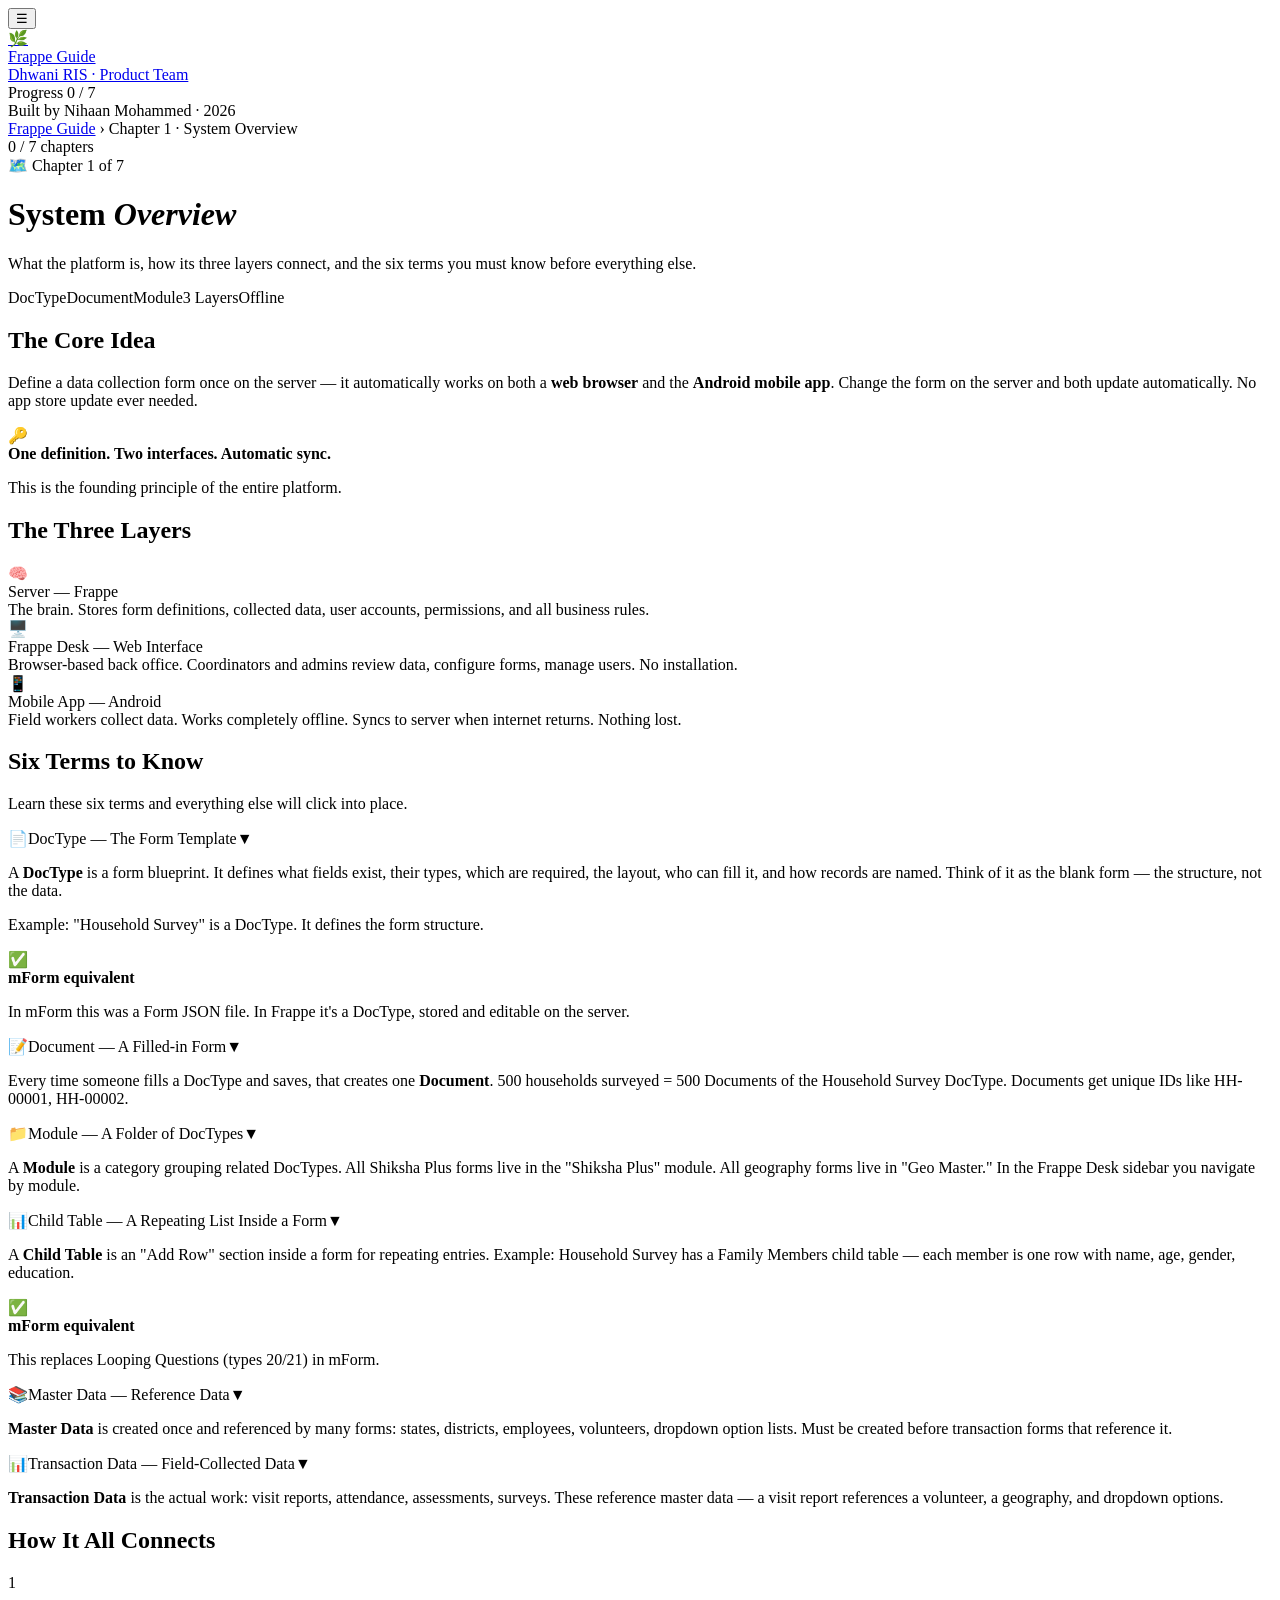
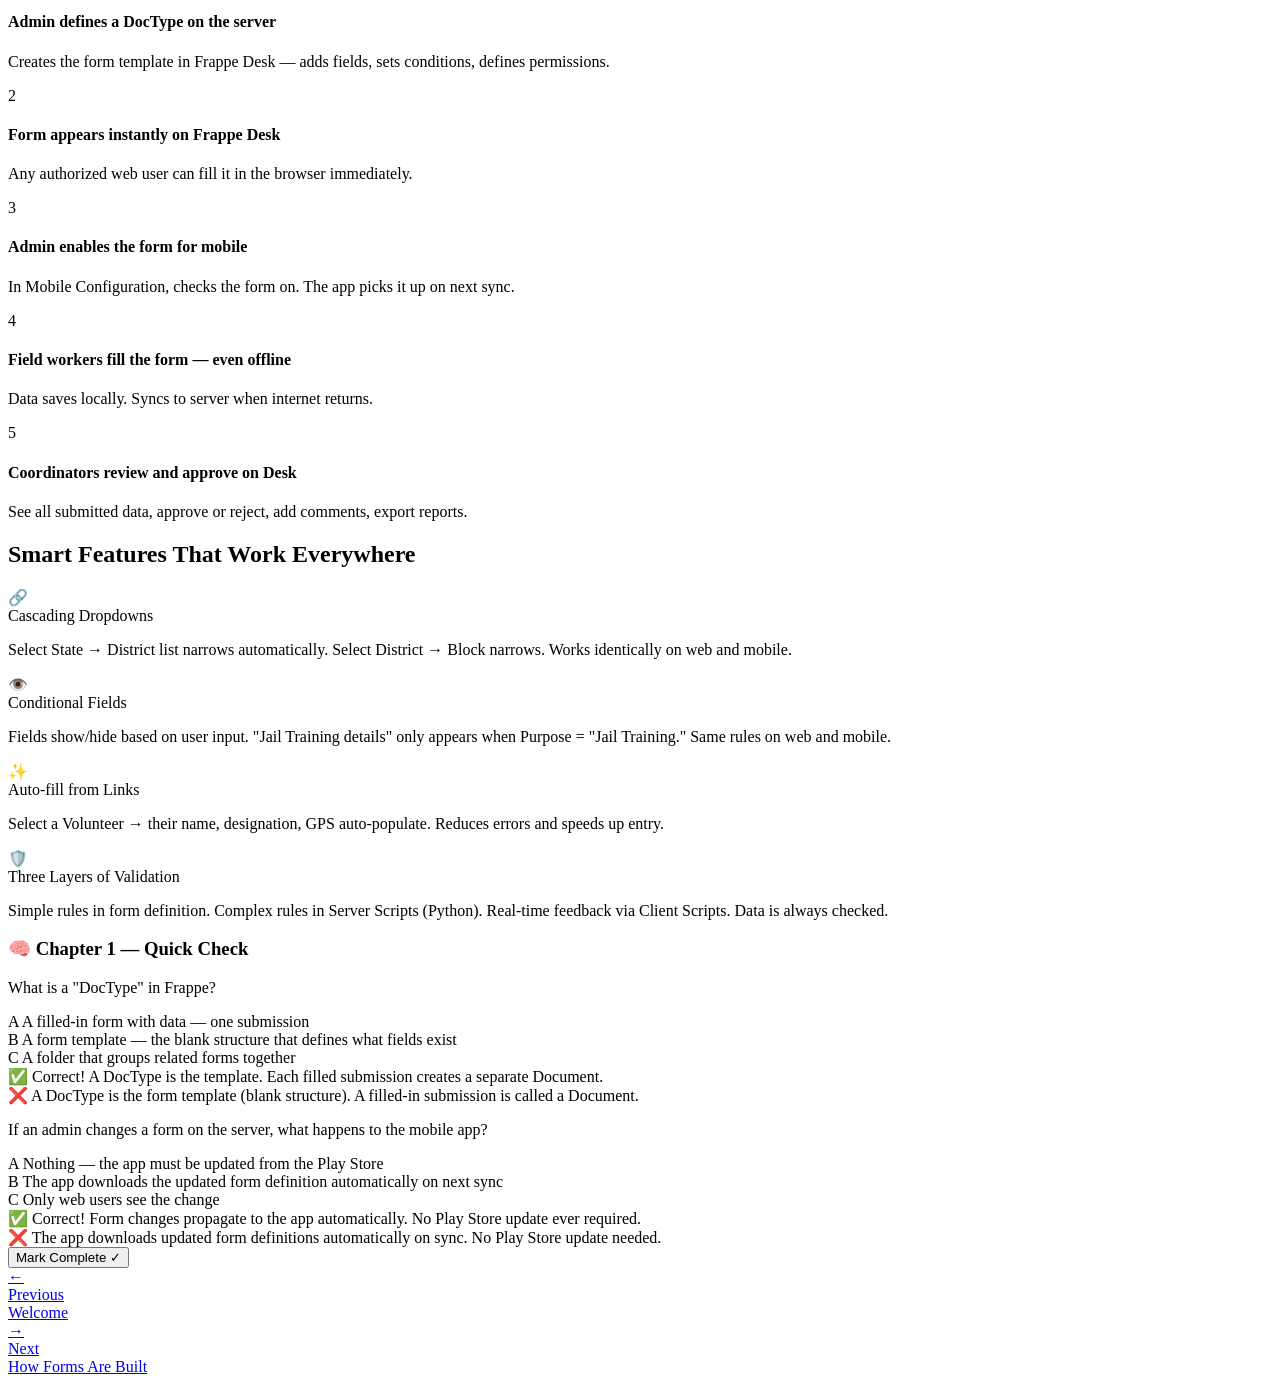
==== ch1.html @ 67b77ab4 "add ch1.html" ====
<!DOCTYPE html>
<html lang="en">
<head>
<meta charset="UTF-8"><meta name="viewport" content="width=device-width,initial-scale=1">
<title>System Overview · Frappe Guide</title>
<link rel="stylesheet" href="assets/style.css">
</head>
<body>

<button class="mob-toggle" id="mob-toggle">☰</button>

<!-- SIDEBAR -->
<aside class="sb" id="sidebar">
  <a href="index.html" class="sb-logo">
    <div class="sb-logo-mark">🌿</div>
    <div>
      <div class="sb-logo-name">Frappe Guide</div>
      <div class="sb-logo-sub">Dhwani RIS · Product Team</div>
    </div>
  </a>
  <div class="sb-scroll" id="sb-nav"><!-- built by JS --></div>
  <div class="sb-footer">
    <div class="sb-progress-label">
      <span>Progress</span>
      <span id="sb-prog-done">0 / 7</span>
    </div>
    <div class="sb-track"><div class="sb-fill" id="sb-fill" style="width:0%"></div></div>
    <div class="sb-built">Built by Nihaan Mohammed · 2026</div>
  </div>
</aside>

<!-- MAIN -->
<main class="main">
  <div class="topbar">
    <span class="topbar-crumb">
      <a href="index.html">Frappe Guide</a>
      <span class="topbar-sep"> › </span>
    </span>
    <span class="topbar-current">Chapter 1 · System Overview</span>
    <div class="topbar-right">
      <span class="topbar-progress" id="top-prog">0 / 7 chapters</span>
    </div>
  </div>

  <div class="page-wrap">

    <div class="hero">
      <div class="hero-eyebrow">🗺️ Chapter 1 of 7</div>
      <h1>System <em>Overview</em></h1>
      <p>What the platform is, how its three layers connect, and the six terms you must know before everything else.</p>
      <div class="hero-tags"><span class="hero-tag">DocType</span><span class="hero-tag">Document</span><span class="hero-tag">Module</span><span class="hero-tag">3 Layers</span><span class="hero-tag">Offline</span></div>
    </div>

    <h2>The Core Idea</h2>
    <p>Define a data collection form once on the server — it automatically works on both a <strong>web browser</strong> and the <strong>Android mobile app</strong>. Change the form on the server and both update automatically. No app store update ever needed.</p>

    <div class="callout key">
      <span class="callout-icon">🔑</span>
      <div><strong>One definition. Two interfaces. Automatic sync.</strong>
      <p>This is the founding principle of the entire platform.</p></div>
    </div>

    <h2>The Three Layers</h2>
    <div class="layers">
      <div class="layer l1">
        <div class="layer-ico">🧠</div>
        <div><div class="layer-name">Server — Frappe</div><div class="layer-desc">The brain. Stores form definitions, collected data, user accounts, permissions, and all business rules.</div></div>
      </div>
      <div class="layer l2">
        <div class="layer-ico">🖥️</div>
        <div><div class="layer-name">Frappe Desk — Web Interface</div><div class="layer-desc">Browser-based back office. Coordinators and admins review data, configure forms, manage users. No installation.</div></div>
      </div>
      <div class="layer l3">
        <div class="layer-ico">📱</div>
        <div><div class="layer-name">Mobile App — Android</div><div class="layer-desc">Field workers collect data. Works completely offline. Syncs to server when internet returns. Nothing lost.</div></div>
      </div>
    </div>

    <h2>Six Terms to Know</h2>
    <p>Learn these six terms and everything else will click into place.</p>

    <div class="acc-item open">
      <div class="acc-hdr"><span class="acc-hdr-ico">📄</span><span class="acc-hdr-title">DocType — The Form Template</span><span class="acc-arrow">▼</span></div>
      <div class="acc-body"><p>A <strong>DocType</strong> is a form blueprint. It defines what fields exist, their types, which are required, the layout, who can fill it, and how records are named. Think of it as the blank form — the structure, not the data.</p>
      <p>Example: "Household Survey" is a DocType. It defines the form structure.</p>
      <div class="callout tip" style="margin-top:12px"><span class="callout-icon">✅</span><div><strong>mForm equivalent</strong><p>In mForm this was a Form JSON file. In Frappe it's a DocType, stored and editable on the server.</p></div></div></div>
    </div>
    <div class="acc-item">
      <div class="acc-hdr"><span class="acc-hdr-ico">📝</span><span class="acc-hdr-title">Document — A Filled-in Form</span><span class="acc-arrow">▼</span></div>
      <div class="acc-body"><p>Every time someone fills a DocType and saves, that creates one <strong>Document</strong>. 500 households surveyed = 500 Documents of the Household Survey DocType. Documents get unique IDs like HH-00001, HH-00002.</p></div>
    </div>
    <div class="acc-item">
      <div class="acc-hdr"><span class="acc-hdr-ico">📁</span><span class="acc-hdr-title">Module — A Folder of DocTypes</span><span class="acc-arrow">▼</span></div>
      <div class="acc-body"><p>A <strong>Module</strong> is a category grouping related DocTypes. All Shiksha Plus forms live in the "Shiksha Plus" module. All geography forms live in "Geo Master." In the Frappe Desk sidebar you navigate by module.</p></div>
    </div>
    <div class="acc-item">
      <div class="acc-hdr"><span class="acc-hdr-ico">📊</span><span class="acc-hdr-title">Child Table — A Repeating List Inside a Form</span><span class="acc-arrow">▼</span></div>
      <div class="acc-body"><p>A <strong>Child Table</strong> is an "Add Row" section inside a form for repeating entries. Example: Household Survey has a Family Members child table — each member is one row with name, age, gender, education.</p>
      <div class="callout tip" style="margin-top:12px"><span class="callout-icon">✅</span><div><strong>mForm equivalent</strong><p>This replaces Looping Questions (types 20/21) in mForm.</p></div></div></div>
    </div>
    <div class="acc-item">
      <div class="acc-hdr"><span class="acc-hdr-ico">📚</span><span class="acc-hdr-title">Master Data — Reference Data</span><span class="acc-arrow">▼</span></div>
      <div class="acc-body"><p><strong>Master Data</strong> is created once and referenced by many forms: states, districts, employees, volunteers, dropdown option lists. Must be created before transaction forms that reference it.</p></div>
    </div>
    <div class="acc-item">
      <div class="acc-hdr"><span class="acc-hdr-ico">📊</span><span class="acc-hdr-title">Transaction Data — Field-Collected Data</span><span class="acc-arrow">▼</span></div>
      <div class="acc-body"><p><strong>Transaction Data</strong> is the actual work: visit reports, attendance, assessments, surveys. These reference master data — a visit report references a volunteer, a geography, and dropdown options.</p></div>
    </div>

    <h2>How It All Connects</h2>
    <div class="flow">
      <div class="flow-step"><div class="flow-line-col"><div class="flow-dot">1</div><div class="flow-connector"></div></div><div class="flow-content"><h4>Admin defines a DocType on the server</h4><p>Creates the form template in Frappe Desk — adds fields, sets conditions, defines permissions.</p></div></div>
      <div class="flow-step"><div class="flow-line-col"><div class="flow-dot">2</div><div class="flow-connector"></div></div><div class="flow-content"><h4>Form appears instantly on Frappe Desk</h4><p>Any authorized web user can fill it in the browser immediately.</p></div></div>
      <div class="flow-step"><div class="flow-line-col"><div class="flow-dot">3</div><div class="flow-connector"></div></div><div class="flow-content"><h4>Admin enables the form for mobile</h4><p>In Mobile Configuration, checks the form on. The app picks it up on next sync.</p></div></div>
      <div class="flow-step"><div class="flow-line-col"><div class="flow-dot">4</div><div class="flow-connector"></div></div><div class="flow-content"><h4>Field workers fill the form — even offline</h4><p>Data saves locally. Syncs to server when internet returns.</p></div></div>
      <div class="flow-step"><div class="flow-line-col"><div class="flow-dot">5</div><div class="flow-connector"></div></div><div class="flow-content"><h4>Coordinators review and approve on Desk</h4><p>See all submitted data, approve or reject, add comments, export reports.</p></div></div>
    </div>

    <h2>Smart Features That Work Everywhere</h2>
    <div class="cards">
      <div class="card"><div class="card-head"><div class="card-ico ci-teal">🔗</div><div class="card-title">Cascading Dropdowns</div></div><p>Select State → District list narrows automatically. Select District → Block narrows. Works identically on web and mobile.</p></div>
      <div class="card"><div class="card-head"><div class="card-ico ci-blue">👁️</div><div class="card-title">Conditional Fields</div></div><p>Fields show/hide based on user input. "Jail Training details" only appears when Purpose = "Jail Training." Same rules on web and mobile.</p></div>
      <div class="card"><div class="card-head"><div class="card-ico ci-amber">✨</div><div class="card-title">Auto-fill from Links</div></div><p>Select a Volunteer → their name, designation, GPS auto-populate. Reduces errors and speeds up entry.</p></div>
      <div class="card"><div class="card-head"><div class="card-ico ci-purple">🛡️</div><div class="card-title">Three Layers of Validation</div></div><p>Simple rules in form definition. Complex rules in Server Scripts (Python). Real-time feedback via Client Scripts. Data is always checked.</p></div>
    </div>

    <div class="quiz">
      <h3>🧠 Chapter 1 — Quick Check</h3>
      <div class="quiz-q">
        <p>What is a "DocType" in Frappe?</p>
        <div class="quiz-opts">
          <div class="quiz-opt" data-correct="false"><span class="opt-l">A</span> A filled-in form with data — one submission</div>
          <div class="quiz-opt" data-correct="true"><span class="opt-l">B</span> A form template — the blank structure that defines what fields exist</div>
          <div class="quiz-opt" data-correct="false"><span class="opt-l">C</span> A folder that groups related forms together</div>
        </div>
        <div class="quiz-fb ok">✅ Correct! A DocType is the template. Each filled submission creates a separate Document.</div>
        <div class="quiz-fb bad">❌ A DocType is the form template (blank structure). A filled-in submission is called a Document.</div>
      </div>
      <div class="quiz-q">
        <p>If an admin changes a form on the server, what happens to the mobile app?</p>
        <div class="quiz-opts">
          <div class="quiz-opt" data-correct="false"><span class="opt-l">A</span> Nothing — the app must be updated from the Play Store</div>
          <div class="quiz-opt" data-correct="true"><span class="opt-l">B</span> The app downloads the updated form definition automatically on next sync</div>
          <div class="quiz-opt" data-correct="false"><span class="opt-l">C</span> Only web users see the change</div>
        </div>
        <div class="quiz-fb ok">✅ Correct! Form changes propagate to the app automatically. No Play Store update ever required.</div>
        <div class="quiz-fb bad">❌ The app downloads updated form definitions automatically on sync. No Play Store update needed.</div>
      </div>
    </div>


    <button class="complete-btn" id="complete-btn">Mark Complete ✓</button>

    <div class="page-nav">
      <a href="index.html" class="pnav-btn"><span class="arr">←</span><div><div class="pnav-lbl">Previous</div><div class="pnav-title">Welcome</div></div></a>
      <a href="ch2.html" class="pnav-btn next"><span class="arr">→</span><div><div class="pnav-lbl">Next</div><div class="pnav-title">How Forms Are Built</div></div></a>
    </div>
  </div>
</main>

<script src="assets/app.js"></script>
<script>initPage('ch1');</script>
</body>
</html>
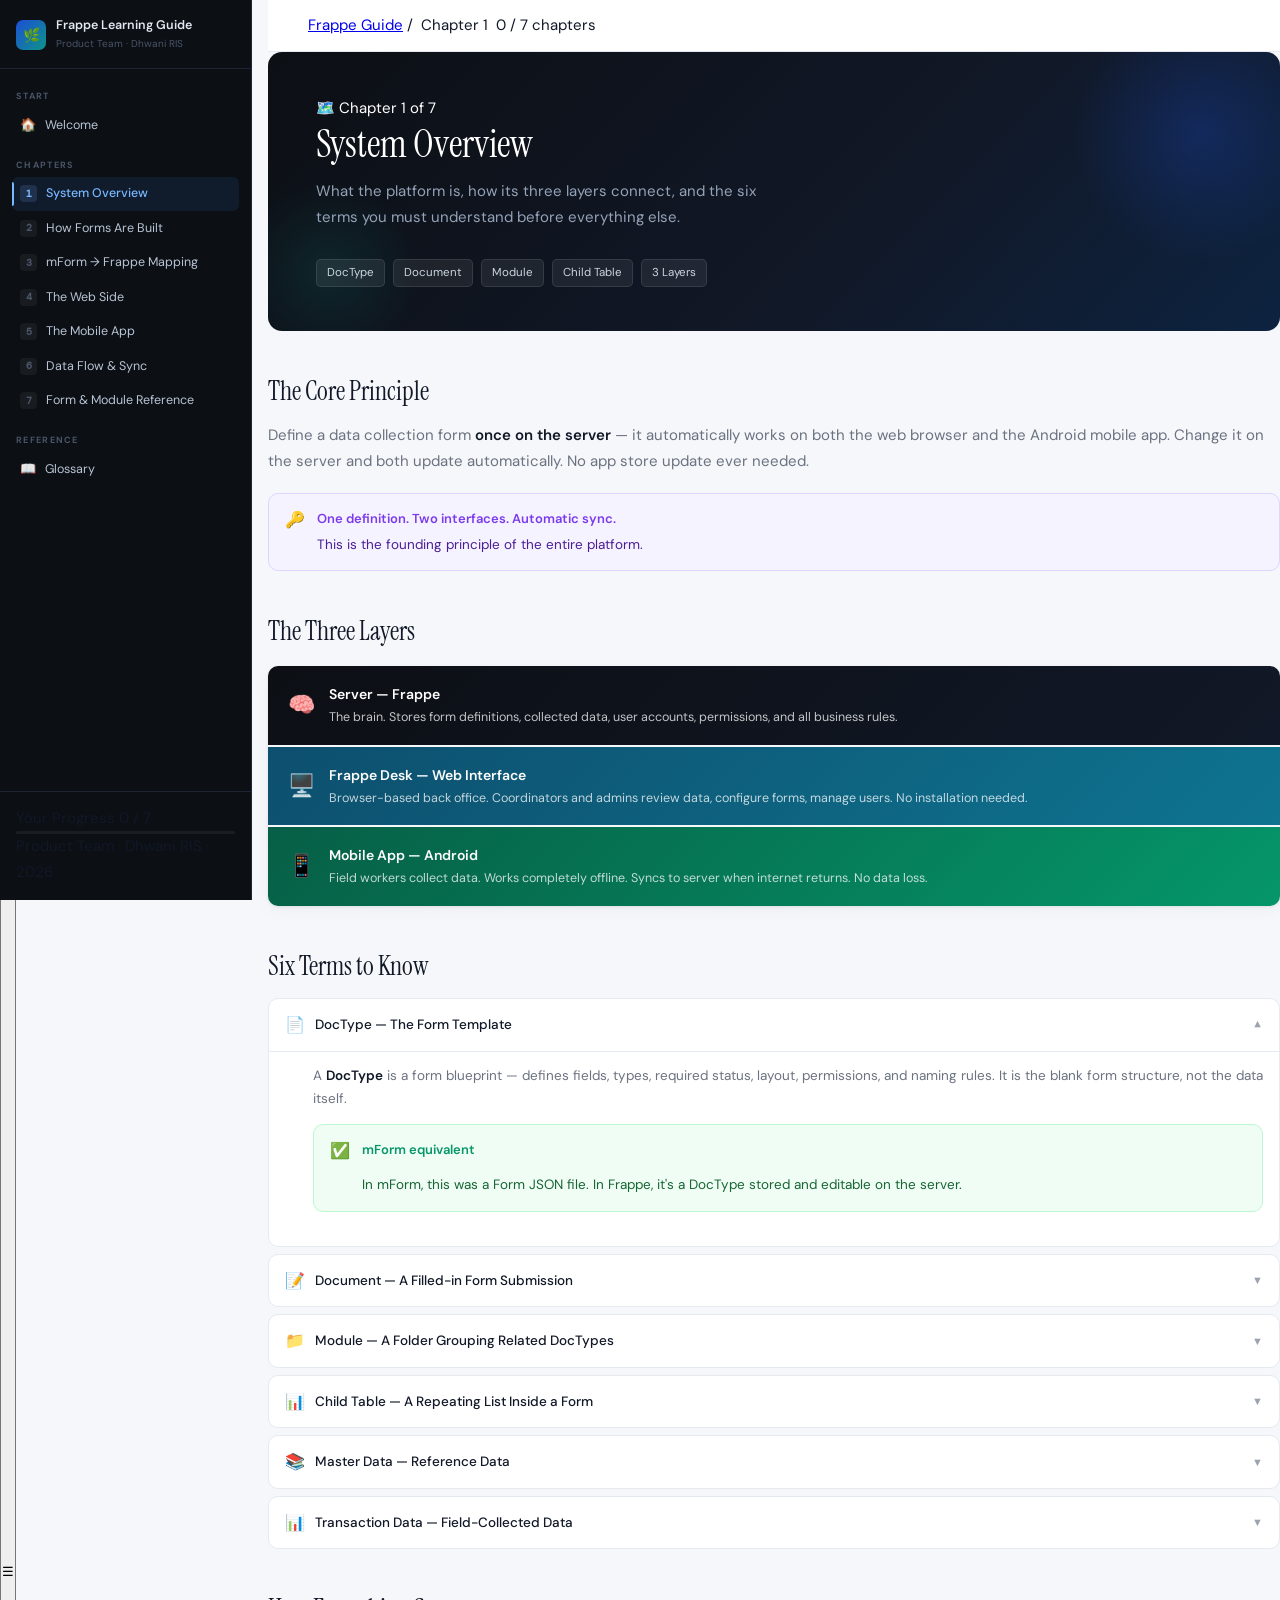
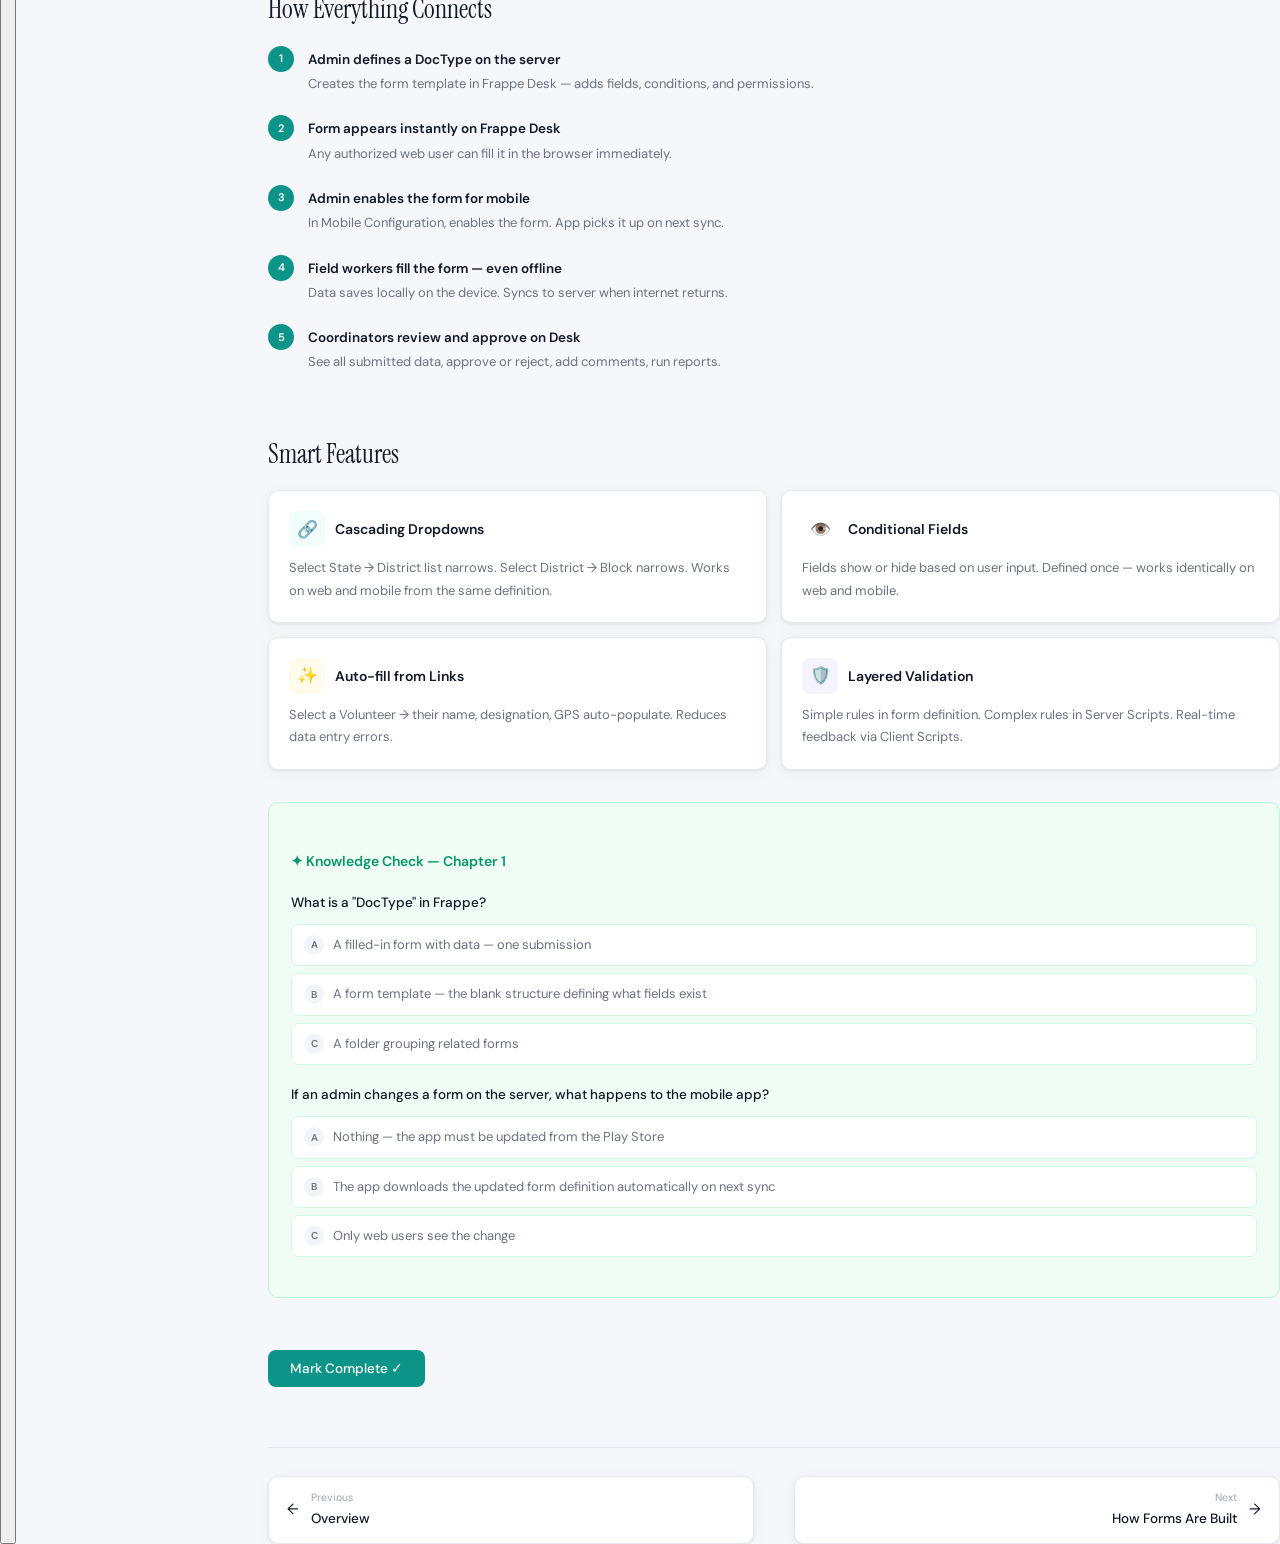
==== commit b68b4c94: "update ch1.html" ====
--- a/ch1.html
+++ b/ch1.html
@@ -1,163 +1,125 @@
 <!DOCTYPE html>
 <html lang="en">
 <head>
-<meta charset="UTF-8"><meta name="viewport" content="width=device-width,initial-scale=1">
-<title>System Overview · Frappe Guide</title>
+<meta charset="UTF-8">
+<meta name="viewport" content="width=device-width,initial-scale=1">
+<title>System Overview · Frappe Learning Guide</title>
 <link rel="stylesheet" href="assets/style.css">
 </head>
 <body>
-
-<button class="mob-toggle" id="mob-toggle">☰</button>
-
-<!-- SIDEBAR -->
+<button class="mob-btn" id="mob-btn">☰</button>
 <aside class="sb" id="sidebar">
   <a href="index.html" class="sb-logo">
     <div class="sb-logo-mark">🌿</div>
     <div>
-      <div class="sb-logo-name">Frappe Guide</div>
-      <div class="sb-logo-sub">Dhwani RIS · Product Team</div>
+      <div class="sb-logo-name">Frappe Learning Guide</div>
+      <div class="sb-logo-sub">Product Team · Dhwani RIS</div>
     </div>
   </a>
-  <div class="sb-scroll" id="sb-nav"><!-- built by JS --></div>
+  <div class="sb-scroll" id="sb-nav"></div>
   <div class="sb-footer">
-    <div class="sb-progress-label">
-      <span>Progress</span>
-      <span id="sb-prog-done">0 / 7</span>
+    <div class="sb-prog-row">
+      <span class="sb-prog-label">Your Progress</span>
+      <span class="sb-prog-val" id="sb-prog-val">0 / 7</span>
     </div>
     <div class="sb-track"><div class="sb-fill" id="sb-fill" style="width:0%"></div></div>
-    <div class="sb-built">Built by Nihaan Mohammed · 2026</div>
+    <div class="sb-team">Product Team · Dhwani RIS · 2026</div>
   </div>
 </aside>
-
-<!-- MAIN -->
 <main class="main">
   <div class="topbar">
-    <span class="topbar-crumb">
-      <a href="index.html">Frappe Guide</a>
-      <span class="topbar-sep"> › </span>
-    </span>
-    <span class="topbar-current">Chapter 1 · System Overview</span>
-    <div class="topbar-right">
-      <span class="topbar-progress" id="top-prog">0 / 7 chapters</span>
+    <span class="tb-crumb"><a href="index.html">Frappe Guide</a><span class="tb-sep"> / </span></span>
+    <span class="tb-cur">Chapter 1</span>
+    <div class="tb-right">
+      <span class="tb-badge" id="top-prog">Progress: <span>0 / 7</span></span>
     </div>
   </div>
-
-  <div class="page-wrap">
+  <div class="page">
 
     <div class="hero">
-      <div class="hero-eyebrow">🗺️ Chapter 1 of 7</div>
-      <h1>System <em>Overview</em></h1>
-      <p>What the platform is, how its three layers connect, and the six terms you must know before everything else.</p>
-      <div class="hero-tags"><span class="hero-tag">DocType</span><span class="hero-tag">Document</span><span class="hero-tag">Module</span><span class="hero-tag">3 Layers</span><span class="hero-tag">Offline</span></div>
+      <div class="hero-pill">🗺️ Chapter 1 of 7</div>
+      <h1>System <span>Overview</span></h1>
+      <p>What the platform is, how its three layers connect, and the six terms you must understand before everything else.</p>
+      <div class="hero-tags"><span class="hero-tag">DocType</span><span class="hero-tag">Document</span><span class="hero-tag">Module</span><span class="hero-tag">Child Table</span><span class="hero-tag">3 Layers</span></div>
     </div>
 
-    <h2>The Core Idea</h2>
-    <p>Define a data collection form once on the server — it automatically works on both a <strong>web browser</strong> and the <strong>Android mobile app</strong>. Change the form on the server and both update automatically. No app store update ever needed.</p>
-
-    <div class="callout key">
-      <span class="callout-icon">🔑</span>
-      <div><strong>One definition. Two interfaces. Automatic sync.</strong>
-      <p>This is the founding principle of the entire platform.</p></div>
-    </div>
+    <h2>The Core Principle</h2>
+    <p>Define a data collection form <strong>once on the server</strong> — it automatically works on both the web browser and the Android mobile app. Change it on the server and both update automatically. No app store update ever needed.</p>
+    <div class="callout key"><span class="callout-icon">🔑</span><div class="callout-body"><strong>One definition. Two interfaces. Automatic sync.</strong><p>This is the founding principle of the entire platform.</p></div></div>
 
     <h2>The Three Layers</h2>
     <div class="layers">
-      <div class="layer l1">
-        <div class="layer-ico">🧠</div>
-        <div><div class="layer-name">Server — Frappe</div><div class="layer-desc">The brain. Stores form definitions, collected data, user accounts, permissions, and all business rules.</div></div>
+      <div class="layer l1"><div class="layer-ico">🧠</div><div><div class="layer-name">Server — Frappe</div><div class="layer-desc">The brain. Stores form definitions, collected data, user accounts, permissions, and all business rules.</div></div></div>
+      <div class="layer l2"><div class="layer-ico">🖥️</div><div><div class="layer-name">Frappe Desk — Web Interface</div><div class="layer-desc">Browser-based back office. Coordinators and admins review data, configure forms, manage users. No installation needed.</div></div></div>
+      <div class="layer l3"><div class="layer-ico">📱</div><div><div class="layer-name">Mobile App — Android</div><div class="layer-desc">Field workers collect data. Works completely offline. Syncs to server when internet returns. No data loss.</div></div></div>
+    </div>
+
+    <h2>Six Terms to Know</h2>
+    <div class="acc-item open"><div class="acc-hdr"><span class="acc-hdr-ico">📄</span><span class="acc-hdr-title">DocType — The Form Template</span><span class="acc-arrow">▼</span></div>
+    <div class="acc-body"><p>A <strong>DocType</strong> is a form blueprint — defines fields, types, required status, layout, permissions, and naming rules. It is the blank form structure, not the data itself.</p>
+    <div class="callout tip" style="margin-top:10px"><span class="callout-icon">✅</span><div class="callout-body"><strong>mForm equivalent</strong><p>In mForm, this was a Form JSON file. In Frappe, it's a DocType stored and editable on the server.</p></div></div></div></div>
+
+    <div class="acc-item"><div class="acc-hdr"><span class="acc-hdr-ico">📝</span><span class="acc-hdr-title">Document — A Filled-in Form Submission</span><span class="acc-arrow">▼</span></div>
+    <div class="acc-body"><p>Every time someone fills a DocType and saves, that creates one <strong>Document</strong>. 500 households surveyed = 500 Documents of the Household Survey DocType, each with a unique ID like HH-00001.</p></div></div>
+
+    <div class="acc-item"><div class="acc-hdr"><span class="acc-hdr-ico">📁</span><span class="acc-hdr-title">Module — A Folder Grouping Related DocTypes</span><span class="acc-arrow">▼</span></div>
+    <div class="acc-body"><p>A <strong>Module</strong> is a category. All Shiksha Plus forms live in the "Shiksha Plus" module. All geography forms live in "Geo Master." In Frappe Desk, you navigate by module from the left sidebar.</p></div></div>
+
+    <div class="acc-item"><div class="acc-hdr"><span class="acc-hdr-ico">📊</span><span class="acc-hdr-title">Child Table — A Repeating List Inside a Form</span><span class="acc-arrow">▼</span></div>
+    <div class="acc-body"><p>A <strong>Child Table</strong> is an "Add Row" section inside a form for repeating entries. Example: Household Survey has a Family Members child table — each row has name, age, gender, education.</p>
+    <div class="callout tip" style="margin-top:10px"><span class="callout-icon">✅</span><div class="callout-body"><strong>mForm equivalent</strong><p>Replaces Looping Questions (types 20/21) in mForm.</p></div></div></div></div>
+
+    <div class="acc-item"><div class="acc-hdr"><span class="acc-hdr-ico">📚</span><span class="acc-hdr-title">Master Data — Reference Data</span><span class="acc-arrow">▼</span></div>
+    <div class="acc-body"><p><strong>Master Data</strong> is created once and referenced by many forms: states, districts, employees, volunteers, dropdown option lists. Must be created before transaction forms that reference it.</p></div></div>
+
+    <div class="acc-item"><div class="acc-hdr"><span class="acc-hdr-ico">📊</span><span class="acc-hdr-title">Transaction Data — Field-Collected Data</span><span class="acc-arrow">▼</span></div>
+    <div class="acc-body"><p><strong>Transaction Data</strong> is the actual field work: visit reports, attendance, assessments, surveys. These reference master data — a visit report links to a volunteer and a geography location.</p></div></div>
+
+    <h2>How Everything Connects</h2>
+    <div class="flow">
+      <div class="flow-step"><div class="flow-col"><div class="flow-dot">1</div><div class="flow-line"></div></div><div class="flow-content"><h4>Admin defines a DocType on the server</h4><p>Creates the form template in Frappe Desk — adds fields, conditions, and permissions.</p></div></div>
+      <div class="flow-step"><div class="flow-col"><div class="flow-dot">2</div><div class="flow-line"></div></div><div class="flow-content"><h4>Form appears instantly on Frappe Desk</h4><p>Any authorized web user can fill it in the browser immediately.</p></div></div>
+      <div class="flow-step"><div class="flow-col"><div class="flow-dot">3</div><div class="flow-line"></div></div><div class="flow-content"><h4>Admin enables the form for mobile</h4><p>In Mobile Configuration, enables the form. App picks it up on next sync.</p></div></div>
+      <div class="flow-step"><div class="flow-col"><div class="flow-dot">4</div><div class="flow-line"></div></div><div class="flow-content"><h4>Field workers fill the form — even offline</h4><p>Data saves locally on the device. Syncs to server when internet returns.</p></div></div>
+      <div class="flow-step"><div class="flow-col"><div class="flow-dot">5</div><div class="flow-line"></div></div><div class="flow-content"><h4>Coordinators review and approve on Desk</h4><p>See all submitted data, approve or reject, add comments, run reports.</p></div></div>
+    </div>
+
+    <h2>Smart Features</h2>
+    <div class="cards">
+      <div class="card"><div class="card-head"><div class="card-ico ci-teal">🔗</div><div class="card-title">Cascading Dropdowns</div></div><p>Select State → District list narrows. Select District → Block narrows. Works on web and mobile from the same definition.</p></div>
+      <div class="card"><div class="card-head"><div class="card-ico ci-indigo">👁️</div><div class="card-title">Conditional Fields</div></div><p>Fields show or hide based on user input. Defined once — works identically on web and mobile.</p></div>
+      <div class="card"><div class="card-head"><div class="card-ico ci-amber">✨</div><div class="card-title">Auto-fill from Links</div></div><p>Select a Volunteer → their name, designation, GPS auto-populate. Reduces data entry errors.</p></div>
+      <div class="card"><div class="card-head"><div class="card-ico ci-purple">🛡️</div><div class="card-title">Layered Validation</div></div><p>Simple rules in form definition. Complex rules in Server Scripts. Real-time feedback via Client Scripts.</p></div>
+    </div>
+
+    <div class="quiz"><h3>✦ Knowledge Check — Chapter 1</h3>
+      <div class="quiz-q"><p>What is a "DocType" in Frappe?</p>
+        <div class="quiz-opts">
+          <div class="quiz-opt" data-correct="false"><span class="opt-l">A</span>A filled-in form with data — one submission</div>
+          <div class="quiz-opt" data-correct="true"><span class="opt-l">B</span>A form template — the blank structure defining what fields exist</div>
+          <div class="quiz-opt" data-correct="false"><span class="opt-l">C</span>A folder grouping related forms</div>
+        </div>
+        <div class="quiz-fb ok">✓ Correct. A DocType is the template. Each filled submission creates a separate Document.</div>
+        <div class="quiz-fb bad">✗ A DocType is the form template (blank structure). A filled-in submission is called a Document.</div>
       </div>
-      <div class="layer l2">
-        <div class="layer-ico">🖥️</div>
-        <div><div class="layer-name">Frappe Desk — Web Interface</div><div class="layer-desc">Browser-based back office. Coordinators and admins review data, configure forms, manage users. No installation.</div></div>
-      </div>
-      <div class="layer l3">
-        <div class="layer-ico">📱</div>
-        <div><div class="layer-name">Mobile App — Android</div><div class="layer-desc">Field workers collect data. Works completely offline. Syncs to server when internet returns. Nothing lost.</div></div>
+      <div class="quiz-q"><p>If an admin changes a form on the server, what happens to the mobile app?</p>
+        <div class="quiz-opts">
+          <div class="quiz-opt" data-correct="false"><span class="opt-l">A</span>Nothing — the app must be updated from the Play Store</div>
+          <div class="quiz-opt" data-correct="true"><span class="opt-l">B</span>The app downloads the updated form definition automatically on next sync</div>
+          <div class="quiz-opt" data-correct="false"><span class="opt-l">C</span>Only web users see the change</div>
+        </div>
+        <div class="quiz-fb ok">✓ Correct. Form changes propagate automatically. No Play Store update ever required.</div>
+        <div class="quiz-fb bad">✗ The app downloads updated form definitions automatically on next sync. No Play Store update needed.</div>
       </div>
     </div>
 
-    <h2>Six Terms to Know</h2>
-    <p>Learn these six terms and everything else will click into place.</p>
-
-    <div class="acc-item open">
-      <div class="acc-hdr"><span class="acc-hdr-ico">📄</span><span class="acc-hdr-title">DocType — The Form Template</span><span class="acc-arrow">▼</span></div>
-      <div class="acc-body"><p>A <strong>DocType</strong> is a form blueprint. It defines what fields exist, their types, which are required, the layout, who can fill it, and how records are named. Think of it as the blank form — the structure, not the data.</p>
-      <p>Example: "Household Survey" is a DocType. It defines the form structure.</p>
-      <div class="callout tip" style="margin-top:12px"><span class="callout-icon">✅</span><div><strong>mForm equivalent</strong><p>In mForm this was a Form JSON file. In Frappe it's a DocType, stored and editable on the server.</p></div></div></div>
-    </div>
-    <div class="acc-item">
-      <div class="acc-hdr"><span class="acc-hdr-ico">📝</span><span class="acc-hdr-title">Document — A Filled-in Form</span><span class="acc-arrow">▼</span></div>
-      <div class="acc-body"><p>Every time someone fills a DocType and saves, that creates one <strong>Document</strong>. 500 households surveyed = 500 Documents of the Household Survey DocType. Documents get unique IDs like HH-00001, HH-00002.</p></div>
-    </div>
-    <div class="acc-item">
-      <div class="acc-hdr"><span class="acc-hdr-ico">📁</span><span class="acc-hdr-title">Module — A Folder of DocTypes</span><span class="acc-arrow">▼</span></div>
-      <div class="acc-body"><p>A <strong>Module</strong> is a category grouping related DocTypes. All Shiksha Plus forms live in the "Shiksha Plus" module. All geography forms live in "Geo Master." In the Frappe Desk sidebar you navigate by module.</p></div>
-    </div>
-    <div class="acc-item">
-      <div class="acc-hdr"><span class="acc-hdr-ico">📊</span><span class="acc-hdr-title">Child Table — A Repeating List Inside a Form</span><span class="acc-arrow">▼</span></div>
-      <div class="acc-body"><p>A <strong>Child Table</strong> is an "Add Row" section inside a form for repeating entries. Example: Household Survey has a Family Members child table — each member is one row with name, age, gender, education.</p>
-      <div class="callout tip" style="margin-top:12px"><span class="callout-icon">✅</span><div><strong>mForm equivalent</strong><p>This replaces Looping Questions (types 20/21) in mForm.</p></div></div></div>
-    </div>
-    <div class="acc-item">
-      <div class="acc-hdr"><span class="acc-hdr-ico">📚</span><span class="acc-hdr-title">Master Data — Reference Data</span><span class="acc-arrow">▼</span></div>
-      <div class="acc-body"><p><strong>Master Data</strong> is created once and referenced by many forms: states, districts, employees, volunteers, dropdown option lists. Must be created before transaction forms that reference it.</p></div>
-    </div>
-    <div class="acc-item">
-      <div class="acc-hdr"><span class="acc-hdr-ico">📊</span><span class="acc-hdr-title">Transaction Data — Field-Collected Data</span><span class="acc-arrow">▼</span></div>
-      <div class="acc-body"><p><strong>Transaction Data</strong> is the actual work: visit reports, attendance, assessments, surveys. These reference master data — a visit report references a volunteer, a geography, and dropdown options.</p></div>
-    </div>
-
-    <h2>How It All Connects</h2>
-    <div class="flow">
-      <div class="flow-step"><div class="flow-line-col"><div class="flow-dot">1</div><div class="flow-connector"></div></div><div class="flow-content"><h4>Admin defines a DocType on the server</h4><p>Creates the form template in Frappe Desk — adds fields, sets conditions, defines permissions.</p></div></div>
-      <div class="flow-step"><div class="flow-line-col"><div class="flow-dot">2</div><div class="flow-connector"></div></div><div class="flow-content"><h4>Form appears instantly on Frappe Desk</h4><p>Any authorized web user can fill it in the browser immediately.</p></div></div>
-      <div class="flow-step"><div class="flow-line-col"><div class="flow-dot">3</div><div class="flow-connector"></div></div><div class="flow-content"><h4>Admin enables the form for mobile</h4><p>In Mobile Configuration, checks the form on. The app picks it up on next sync.</p></div></div>
-      <div class="flow-step"><div class="flow-line-col"><div class="flow-dot">4</div><div class="flow-connector"></div></div><div class="flow-content"><h4>Field workers fill the form — even offline</h4><p>Data saves locally. Syncs to server when internet returns.</p></div></div>
-      <div class="flow-step"><div class="flow-line-col"><div class="flow-dot">5</div><div class="flow-connector"></div></div><div class="flow-content"><h4>Coordinators review and approve on Desk</h4><p>See all submitted data, approve or reject, add comments, export reports.</p></div></div>
-    </div>
-
-    <h2>Smart Features That Work Everywhere</h2>
-    <div class="cards">
-      <div class="card"><div class="card-head"><div class="card-ico ci-teal">🔗</div><div class="card-title">Cascading Dropdowns</div></div><p>Select State → District list narrows automatically. Select District → Block narrows. Works identically on web and mobile.</p></div>
-      <div class="card"><div class="card-head"><div class="card-ico ci-blue">👁️</div><div class="card-title">Conditional Fields</div></div><p>Fields show/hide based on user input. "Jail Training details" only appears when Purpose = "Jail Training." Same rules on web and mobile.</p></div>
-      <div class="card"><div class="card-head"><div class="card-ico ci-amber">✨</div><div class="card-title">Auto-fill from Links</div></div><p>Select a Volunteer → their name, designation, GPS auto-populate. Reduces errors and speeds up entry.</p></div>
-      <div class="card"><div class="card-head"><div class="card-ico ci-purple">🛡️</div><div class="card-title">Three Layers of Validation</div></div><p>Simple rules in form definition. Complex rules in Server Scripts (Python). Real-time feedback via Client Scripts. Data is always checked.</p></div>
-    </div>
-
-    <div class="quiz">
-      <h3>🧠 Chapter 1 — Quick Check</h3>
-      <div class="quiz-q">
-        <p>What is a "DocType" in Frappe?</p>
-        <div class="quiz-opts">
-          <div class="quiz-opt" data-correct="false"><span class="opt-l">A</span> A filled-in form with data — one submission</div>
-          <div class="quiz-opt" data-correct="true"><span class="opt-l">B</span> A form template — the blank structure that defines what fields exist</div>
-          <div class="quiz-opt" data-correct="false"><span class="opt-l">C</span> A folder that groups related forms together</div>
-        </div>
-        <div class="quiz-fb ok">✅ Correct! A DocType is the template. Each filled submission creates a separate Document.</div>
-        <div class="quiz-fb bad">❌ A DocType is the form template (blank structure). A filled-in submission is called a Document.</div>
-      </div>
-      <div class="quiz-q">
-        <p>If an admin changes a form on the server, what happens to the mobile app?</p>
-        <div class="quiz-opts">
-          <div class="quiz-opt" data-correct="false"><span class="opt-l">A</span> Nothing — the app must be updated from the Play Store</div>
-          <div class="quiz-opt" data-correct="true"><span class="opt-l">B</span> The app downloads the updated form definition automatically on next sync</div>
-          <div class="quiz-opt" data-correct="false"><span class="opt-l">C</span> Only web users see the change</div>
-        </div>
-        <div class="quiz-fb ok">✅ Correct! Form changes propagate to the app automatically. No Play Store update ever required.</div>
-        <div class="quiz-fb bad">❌ The app downloads updated form definitions automatically on sync. No Play Store update needed.</div>
-      </div>
-    </div>
-
-
     <button class="complete-btn" id="complete-btn">Mark Complete ✓</button>
-
     <div class="page-nav">
-      <a href="index.html" class="pnav-btn"><span class="arr">←</span><div><div class="pnav-lbl">Previous</div><div class="pnav-title">Welcome</div></div></a>
-      <a href="ch2.html" class="pnav-btn next"><span class="arr">→</span><div><div class="pnav-lbl">Next</div><div class="pnav-title">How Forms Are Built</div></div></a>
+      <a href="index.html" class="pnav-btn"><span class="pnav-arr">←</span><div><div class="pnav-lbl">Previous</div><div class="pnav-title">Overview</div></div></a>
+      <a href="ch2.html" class="pnav-btn next"><span class="pnav-arr">→</span><div><div class="pnav-lbl">Next</div><div class="pnav-title">How Forms Are Built</div></div></a>
     </div>
   </div>
 </main>
-
 <script src="assets/app.js"></script>
 <script>initPage('ch1');</script>
 </body>
--- a/assets/style.css
+++ b/assets/style.css
@@ -0,0 +1,591 @@
+@import url('https://fonts.googleapis.com/css2?family=Instrument+Serif:ital@0;1&family=DM+Sans:opsz,wght@9..40,300;9..40,400;9..40,500;9..40,600&family=DM+Mono:wght@400;500&display=swap');
+
+:root {
+  --sb: #0C0F14;
+  --sb2: #131820;
+  --sb-border: #1D2535;
+  --sb-txt: #B8C4D4;
+  --sb-muted: #4A5568;
+  --sb-hover: #161D29;
+  --sb-active-bg: rgba(56,139,253,.1);
+  --sb-active: #79B8FF;
+  --sb-w: 252px;
+
+  --bg: #F5F7FA;
+  --surf: #FFFFFF;
+  --border: #E5EAF1;
+  --text: #111827;
+  --muted: #6B7280;
+  --light: #9CA3AF;
+
+  --blue: #1D4ED8;
+  --teal: #0D9488;
+  --green: #059669;
+  --amber: #D97706;
+  --red: #DC2626;
+  --purple: #7C3AED;
+  --orange: #C2410C;
+
+  --r: 10px;
+  --sh: 0 1px 3px rgba(0,0,0,.07), 0 4px 16px rgba(0,0,0,.04);
+  --sh-md: 0 4px 20px rgba(0,0,0,.1);
+}
+
+*, *::before, *::after { box-sizing: border-box; margin: 0; padding: 0; }
+html { scroll-behavior: smooth; }
+
+body {
+  font-family: 'DM Sans', sans-serif;
+  background: var(--bg);
+  color: var(--text);
+  font-size: 15px;
+  line-height: 1.72;
+  display: flex;
+  min-height: 100vh;
+}
+
+/* ── SIDEBAR ── */
+.sb {
+  width: var(--sb-w);
+  flex-shrink: 0;
+  background: var(--sb);
+  border-right: 1px solid var(--sb-border);
+  display: flex;
+  flex-direction: column;
+  position: fixed;
+  top: 0; left: 0;
+  height: 100vh;
+  overflow: hidden;
+  z-index: 50;
+}
+
+.sb-logo {
+  padding: 18px 16px 16px;
+  border-bottom: 1px solid var(--sb-border);
+  text-decoration: none;
+  display: flex; align-items: center; gap: 10px;
+}
+.sb-logo-mark {
+  width: 30px; height: 30px;
+  background: linear-gradient(135deg, #1D4ED8 0%, #0D9488 100%);
+  border-radius: 7px;
+  display: flex; align-items: center; justify-content: center;
+  font-size: 14px; flex-shrink: 0;
+}
+.sb-logo-name { font-size: 12.5px; font-weight: 600; color: #E2E8F0; line-height: 1.25; }
+.sb-logo-sub { font-size: 10px; color: var(--sb-muted); margin-top: 1px; }
+
+.sb-scroll { flex: 1; overflow-y: auto; padding: 8px 0 12px; }
+.sb-scroll::-webkit-scrollbar { width: 3px; }
+.sb-scroll::-webkit-scrollbar-thumb { background: var(--sb-border); border-radius: 3px; }
+
+.sb-group { padding: 12px 12px 2px; }
+.sb-group-label {
+  font-size: 9px; font-weight: 700;
+  letter-spacing: 1.3px; text-transform: uppercase;
+  color: var(--sb-muted); margin-bottom: 4px; padding: 0 4px;
+}
+
+.sb-link {
+  display: flex; align-items: center; gap: 9px;
+  padding: 6px 8px;
+  border-radius: 6px;
+  text-decoration: none;
+  color: var(--sb-txt);
+  font-size: 12.5px;
+  font-weight: 400;
+  transition: all .13s;
+  margin-bottom: 1px;
+  position: relative;
+}
+.sb-link:hover { background: var(--sb-hover); color: #E2E8F0; }
+.sb-link.active {
+  background: var(--sb-active-bg);
+  color: var(--sb-active);
+  font-weight: 500;
+}
+.sb-link.active::before {
+  content: '';
+  position: absolute; left: 0; top: 5px; bottom: 5px;
+  width: 2px; background: var(--sb-active);
+  border-radius: 0 2px 2px 0;
+}
+.sb-num {
+  width: 17px; height: 17px;
+  border-radius: 4px;
+  background: rgba(255,255,255,.05);
+  color: var(--sb-muted);
+  font-size: 9.5px; font-weight: 600;
+  display: flex; align-items: center; justify-content: center;
+  flex-shrink: 0;
+  font-family: 'DM Mono', monospace;
+}
+.sb-link.active .sb-num { background: rgba(121,184,255,.15); color: var(--sb-active); }
+.sb-ico { font-size: 13px; flex-shrink: 0; width: 16px; text-align: center; }
+.sb-check { margin-left: auto; color: #34D399; font-size: 11px; display: none; }
+.sb-link.done .sb-check { display: block; }
+.sb-tag {
+  margin-left: auto;
+  font-size: 8.5px; font-weight: 700;
+  letter-spacing: .4px; text-transform: uppercase;
+  padding: 2px 6px; border-radius: 4px;
+}
+.sb-tag.new { background: rgba(52,211,153,.15); color: #34D399; }
+.sb-tag.next { background: rgba(251,191,36,.1); color: #FBB724; }
+
+.sb-footer {
+  border-top: 1px solid var(--sb-border);
+  padding: 14px 16px;
+}
+.sb-progress-label {
+  display: flex; justify-content: space-between;
+  font-size: 10px; color: var(--sb-muted); margin-bottom: 6px;
+}
+.sb-progress-label span { color: #79B8FF; font-weight: 600; }
+.sb-track { background: rgba(255,255,255,.06); border-radius: 3px; height: 3px; }
+.sb-fill { background: linear-gradient(90deg, #1D4ED8, #0D9488); height: 3px; border-radius: 3px; transition: width .4s; }
+.sb-built {
+  margin-top: 10px;
+  font-size: 10px; color: var(--sb-muted);
+  text-align: center;
+}
+
+/* ── MAIN ── */
+.main {
+  margin-left: var(--sb-w);
+  flex: 1;
+  min-height: 100vh;
+  display: flex;
+  flex-direction: column;
+}
+
+.topbar {
+  background: var(--surf);
+  border-bottom: 1px solid var(--border);
+  padding: 0 40px;
+  height: 52px;
+  display: flex; align-items: center; gap: 8px;
+  position: sticky; top: 0; z-index: 40;
+}
+.topbar-crumb { font-size: 12.5px; color: var(--muted); }
+.topbar-crumb a { color: var(--muted); text-decoration: none; }
+.topbar-crumb a:hover { color: var(--text); }
+.topbar-sep { color: var(--border); }
+.topbar-current { font-size: 12.5px; color: var(--text); font-weight: 500; }
+.topbar-right { margin-left: auto; display: flex; align-items: center; gap: 10px; }
+.topbar-progress {
+  font-size: 11px; color: var(--muted);
+  background: var(--bg);
+  border: 1px solid var(--border);
+  border-radius: 6px;
+  padding: 3px 10px;
+}
+
+.page-wrap {
+  max-width: 820px;
+  padding: 48px 48px 80px;
+  width: 100%;
+}
+
+/* ── HERO ── */
+.hero {
+  background: linear-gradient(135deg, #0C0F14 0%, #111827 60%, #0D2340 100%);
+  border-radius: 14px;
+  padding: 44px 48px;
+  color: white;
+  margin-bottom: 44px;
+  position: relative;
+  overflow: hidden;
+}
+.hero::before {
+  content: '';
+  position: absolute; right: -60px; top: -60px;
+  width: 280px; height: 280px;
+  background: radial-gradient(circle, rgba(29,78,216,.25) 0%, transparent 65%);
+  border-radius: 50%;
+}
+.hero::after {
+  content: '';
+  position: absolute; left: -40px; bottom: -40px;
+  width: 200px; height: 200px;
+  background: radial-gradient(circle, rgba(13,148,136,.15) 0%, transparent 65%);
+  border-radius: 50%;
+}
+.hero-eyebrow {
+  display: inline-flex; align-items: center; gap: 6px;
+  background: rgba(255,255,255,.07);
+  border: 1px solid rgba(255,255,255,.1);
+  border-radius: 20px;
+  padding: 4px 12px;
+  font-size: 11px; color: #93C5FD;
+  margin-bottom: 18px;
+  position: relative; z-index: 1;
+}
+.hero h1 {
+  font-family: 'Instrument Serif', serif;
+  font-size: 38px;
+  font-weight: 400;
+  line-height: 1.2;
+  margin-bottom: 12px;
+  position: relative; z-index: 1;
+}
+.hero h1 em { color: #7DD3FC; font-style: italic; }
+.hero p {
+  color: #94A3B8;
+  font-size: 15px;
+  max-width: 480px;
+  margin-bottom: 28px;
+  position: relative; z-index: 1;
+}
+.hero-tags { display: flex; gap: 8px; flex-wrap: wrap; position: relative; z-index: 1; }
+.hero-tag {
+  background: rgba(255,255,255,.07);
+  border: 1px solid rgba(255,255,255,.1);
+  border-radius: 5px;
+  padding: 3px 10px;
+  font-size: 11.5px; color: #CBD5E1;
+}
+
+/* ── TYPOGRAPHY ── */
+h2 {
+  font-family: 'Instrument Serif', serif;
+  font-size: 26px;
+  font-weight: 400;
+  color: var(--text);
+  margin: 44px 0 16px;
+  line-height: 1.25;
+}
+h2:first-of-type { margin-top: 0; }
+h3 {
+  font-size: 15px;
+  font-weight: 600;
+  color: var(--text);
+  margin: 24px 0 8px;
+}
+p { color: var(--muted); margin-bottom: 14px; }
+p:last-child { margin-bottom: 0; }
+strong { color: var(--text); font-weight: 600; }
+em { color: var(--text); }
+code {
+  font-family: 'DM Mono', monospace;
+  font-size: 12.5px;
+  background: #F1F5F9;
+  border: 1px solid var(--border);
+  border-radius: 4px;
+  padding: 1px 6px;
+  color: var(--teal);
+}
+ul, ol { padding-left: 20px; color: var(--muted); font-size: 14px; }
+ul li, ol li { margin-bottom: 6px; }
+
+/* ── CALLOUTS ── */
+.callout {
+  display: flex; gap: 12px;
+  border-radius: var(--r);
+  padding: 14px 16px;
+  margin: 18px 0;
+  border: 1px solid;
+  font-size: 13.5px;
+}
+.callout-icon { font-size: 16px; flex-shrink: 0; line-height: 1.5; }
+.callout.tip    { background: #F0FDF4; border-color: #BBF7D0; }
+.callout.warn   { background: #FFFBEB; border-color: #FDE68A; }
+.callout.info   { background: #EFF6FF; border-color: #BFDBFE; }
+.callout.key    { background: #F5F3FF; border-color: #DDD6FE; }
+.callout strong { display: block; margin-bottom: 3px; font-size: 13px; }
+.callout.tip strong   { color: var(--green); }
+.callout.warn strong  { color: var(--amber); }
+.callout.info strong  { color: var(--blue); }
+.callout.key strong   { color: var(--purple); }
+.callout p { margin: 0; color: inherit; }
+.callout.tip p   { color: #166534; }
+.callout.warn p  { color: #92400E; }
+.callout.info p  { color: #1E40AF; }
+.callout.key p   { color: #4C1D95; }
+
+/* ── CARDS ── */
+.cards { display: grid; grid-template-columns: 1fr 1fr; gap: 14px; margin: 20px 0; }
+.cards.three { grid-template-columns: 1fr 1fr 1fr; }
+.cards.four  { grid-template-columns: 1fr 1fr 1fr 1fr; }
+.card {
+  background: var(--surf);
+  border: 1px solid var(--border);
+  border-radius: var(--r);
+  padding: 20px;
+  box-shadow: var(--sh);
+}
+.card-head { display: flex; align-items: center; gap: 10px; margin-bottom: 10px; }
+.card-ico {
+  width: 36px; height: 36px; border-radius: 8px;
+  display: flex; align-items: center; justify-content: center;
+  font-size: 17px; flex-shrink: 0;
+}
+.ci-blue { background: #EFF6FF; }
+.ci-teal { background: #F0FDFA; }
+.ci-green { background: #F0FDF4; }
+.ci-amber { background: #FFFBEB; }
+.ci-purple { background: #F5F3FF; }
+.ci-red { background: #FFF5F5; }
+.card-title { font-weight: 600; font-size: 14px; color: var(--text); line-height: 1.3; }
+.card p { font-size: 13px; color: var(--muted); margin: 0; }
+
+.mini-card {
+  background: var(--surf);
+  border: 1px solid var(--border);
+  border-radius: var(--r);
+  padding: 16px 18px;
+  box-shadow: var(--sh);
+}
+.mc-num { font-family: 'Instrument Serif', serif; font-size: 30px; color: var(--teal); line-height: 1; margin-bottom: 4px; }
+.mc-label { font-size: 13px; font-weight: 600; color: var(--text); }
+.mc-desc { font-size: 12px; color: var(--light); margin-top: 2px; }
+
+/* ── TABLE ── */
+.tbl {
+  border: 1px solid var(--border);
+  border-radius: var(--r);
+  overflow: hidden;
+  margin: 18px 0;
+  box-shadow: var(--sh);
+}
+table { width: 100%; border-collapse: collapse; font-size: 13px; }
+thead { background: #0C0F14; }
+thead th { padding: 10px 14px; text-align: left; color: #94A3B8; font-size: 11px; font-weight: 500; letter-spacing: .3px; }
+tbody tr { border-bottom: 1px solid var(--border); }
+tbody tr:last-child { border-bottom: none; }
+tbody tr:nth-child(even) { background: #FAFBFD; }
+tbody td { padding: 10px 14px; vertical-align: top; color: var(--muted); }
+tbody td:first-child { font-weight: 500; color: var(--text); }
+
+.badge {
+  display: inline-flex; align-items: center;
+  padding: 2px 8px; border-radius: 4px;
+  font-size: 11px; font-weight: 500; white-space: nowrap;
+}
+.ba-blue   { background: #EFF6FF; color: #1D4ED8; border: 1px solid #BFDBFE; }
+.ba-teal   { background: #F0FDFA; color: #0D9488; border: 1px solid #99F6E4; }
+.ba-green  { background: #F0FDF4; color: #059669; border: 1px solid #BBF7D0; }
+.ba-amber  { background: #FFFBEB; color: #D97706; border: 1px solid #FDE68A; }
+.ba-red    { background: #FFF5F5; color: #DC2626; border: 1px solid #FECACA; }
+.ba-purple { background: #F5F3FF; color: #7C3AED; border: 1px solid #DDD6FE; }
+.ba-gray   { background: #F8FAFC; color: #475569; border: 1px solid #E2E8F0; }
+
+/* ── ACCORDION ── */
+.acc-item {
+  border: 1px solid var(--border);
+  border-radius: var(--r);
+  margin-bottom: 7px;
+  overflow: hidden;
+  background: var(--surf);
+}
+.acc-hdr {
+  display: flex; align-items: center; gap: 10px;
+  padding: 12px 16px;
+  cursor: pointer;
+  transition: background .13s;
+  user-select: none;
+}
+.acc-hdr:hover { background: var(--bg); }
+.acc-hdr-ico { font-size: 16px; flex-shrink: 0; }
+.acc-hdr-title { font-weight: 500; font-size: 13.5px; flex: 1; }
+.acc-arrow { color: var(--light); font-size: 11px; transition: transform .2s; flex-shrink: 0; }
+.acc-item.open .acc-arrow { transform: rotate(180deg); }
+.acc-body {
+  display: none;
+  padding: 0 16px 16px 44px;
+  font-size: 13.5px; color: var(--muted);
+  border-top: 1px solid var(--border);
+}
+.acc-item.open .acc-body { display: block; }
+.acc-body p { margin-top: 12px; }
+
+/* ── TABS ── */
+.tabs { margin: 20px 0; }
+.tab-btns {
+  display: flex; border-bottom: 1px solid var(--border);
+}
+.tab-btn {
+  padding: 8px 16px; border: none; background: none;
+  font-family: 'DM Sans', sans-serif;
+  font-size: 13px; color: var(--muted);
+  cursor: pointer;
+  border-bottom: 2px solid transparent;
+  margin-bottom: -1px;
+  transition: all .13s; font-weight: 400;
+}
+.tab-btn:hover { color: var(--text); }
+.tab-btn.active { color: var(--blue); border-bottom-color: var(--blue); font-weight: 500; }
+.tab-pane {
+  display: none;
+  background: var(--surf);
+  border: 1px solid var(--border);
+  border-top: none;
+  border-radius: 0 0 var(--r) var(--r);
+  padding: 20px;
+}
+.tab-pane.active { display: block; }
+
+/* ── FLOW ── */
+.flow { display: flex; flex-direction: column; margin: 20px 0; }
+.flow-step { display: flex; align-items: stretch; gap: 0; }
+.flow-line-col { display: flex; flex-direction: column; align-items: center; width: 36px; flex-shrink: 0; }
+.flow-dot {
+  width: 26px; height: 26px; border-radius: 50%;
+  background: var(--teal); color: white;
+  display: flex; align-items: center; justify-content: center;
+  font-size: 11px; font-weight: 600; flex-shrink: 0; z-index: 1;
+}
+.flow-connector { width: 2px; background: linear-gradient(to bottom, var(--teal), var(--border)); flex: 1; min-height: 16px; }
+.flow-step:last-child .flow-connector { display: none; }
+.flow-content { flex: 1; padding: 0 0 20px 14px; }
+.flow-content h4 { font-size: 13.5px; font-weight: 600; color: var(--text); margin-bottom: 2px; margin-top: 2px; }
+.flow-content p { font-size: 13px; margin: 0; color: var(--muted); }
+
+/* ── COMPARE ── */
+.compare {
+  display: grid; grid-template-columns: 1fr 1fr;
+  border: 1px solid var(--border);
+  border-radius: var(--r); overflow: hidden;
+  margin: 18px 0; box-shadow: var(--sh);
+}
+.cmp-col:first-child { border-right: 1px solid var(--border); }
+.cmp-hdr {
+  padding: 10px 16px; font-size: 12px; font-weight: 600;
+  display: flex; align-items: center; gap: 6px;
+}
+.cmp-hdr.mf  { background: #FFF7ED; color: #92400E; border-bottom: 1px solid #FDE68A; }
+.cmp-hdr.fr  { background: #EFF6FF; color: #1D4ED8; border-bottom: 1px solid #BFDBFE; }
+.cmp-row {
+  padding: 10px 16px;
+  border-bottom: 1px solid var(--border);
+  font-size: 13px; color: var(--muted);
+}
+.cmp-row:last-child { border-bottom: none; }
+.cmp-row strong { display: block; font-size: 11px; color: var(--light); margin-bottom: 2px; }
+
+/* ── LAYERS ── */
+.layers { display: flex; flex-direction: column; gap: 2px; margin: 18px 0; border-radius: var(--r); overflow: hidden; box-shadow: var(--sh); }
+.layer { padding: 16px 20px; display: flex; align-items: center; gap: 14px; }
+.layer.l1 { background: linear-gradient(135deg, #0C0F14, #111827); color: white; }
+.layer.l2 { background: linear-gradient(135deg, #0D4F6E, #0E7490); color: white; }
+.layer.l3 { background: linear-gradient(135deg, #065F46, #059669); color: white; }
+.layer-ico { font-size: 22px; }
+.layer-name { font-weight: 600; font-size: 14px; }
+.layer-desc { font-size: 12.5px; opacity: .75; margin-top: 1px; }
+
+/* ── QUIZ ── */
+.quiz {
+  background: #F0FDF4;
+  border: 1px solid #BBF7D0;
+  border-radius: var(--r);
+  padding: 22px;
+  margin: 32px 0;
+}
+.quiz h3 { color: var(--green); font-size: 14px; margin-bottom: 18px; }
+.quiz-q { margin-bottom: 18px; }
+.quiz-q p { font-weight: 500; color: var(--text); margin-bottom: 10px; font-size: 13.5px; }
+.quiz-opts { display: flex; flex-direction: column; gap: 7px; }
+.quiz-opt {
+  background: white; border: 1px solid #D1FAE5;
+  border-radius: 7px; padding: 9px 12px;
+  cursor: pointer; font-size: 13px; color: var(--muted);
+  transition: all .13s;
+  display: flex; align-items: center; gap: 9px;
+}
+.quiz-opt:hover { border-color: var(--green); }
+.quiz-opt.correct { background: #F0FDF4; border-color: var(--green); color: var(--green); font-weight: 500; pointer-events: none; }
+.quiz-opt.wrong   { background: #FFF5F5; border-color: var(--red); color: var(--red); pointer-events: none; }
+.opt-l {
+  width: 20px; height: 20px; border-radius: 50%;
+  background: #F1F5F9; font-size: 10px; font-weight: 600;
+  display: flex; align-items: center; justify-content: center; flex-shrink: 0;
+}
+.quiz-fb { margin-top: 8px; font-size: 12.5px; padding: 8px 12px; border-radius: 6px; display: none; }
+.quiz-fb.show { display: block; }
+.quiz-fb.ok  { background: #F0FDF4; color: #166534; }
+.quiz-fb.bad { background: #FFF5F5; color: #991B1B; }
+
+/* ── PAGE NAV ── */
+.page-nav {
+  display: flex; justify-content: space-between;
+  margin-top: 60px; padding-top: 28px;
+  border-top: 1px solid var(--border); gap: 14px;
+}
+.pnav-btn {
+  display: flex; align-items: center; gap: 12px;
+  text-decoration: none;
+  padding: 12px 18px;
+  border: 1px solid var(--border);
+  border-radius: var(--r);
+  background: var(--surf);
+  color: var(--text);
+  transition: all .15s;
+  flex: 1; max-width: 48%;
+  box-shadow: var(--sh);
+}
+.pnav-btn:hover { border-color: var(--teal); box-shadow: var(--sh-md); }
+.pnav-btn.next { flex-direction: row-reverse; text-align: right; }
+.pnav-btn .arr { font-size: 16px; color: var(--teal); flex-shrink: 0; }
+.pnav-lbl { font-size: 10.5px; color: var(--light); }
+.pnav-title { font-size: 13.5px; font-weight: 500; }
+
+/* ── MARK COMPLETE BTN ── */
+.complete-btn {
+  background: var(--teal); color: white; border: none;
+  padding: 10px 22px; border-radius: 8px;
+  font-size: 13.5px; font-weight: 500;
+  cursor: pointer; font-family: 'DM Sans', sans-serif;
+  margin-top: 20px; transition: all .15s;
+}
+.complete-btn:hover { background: #0F766E; }
+.complete-btn:disabled { background: var(--green); opacity: .7; cursor: default; }
+
+/* ── GLOS ── */
+.glos-grid { display: grid; grid-template-columns: 1fr 1fr; gap: 10px; margin: 16px 0; }
+.glos-item { background: var(--surf); border: 1px solid var(--border); border-radius: var(--r); padding: 14px 16px; }
+.glos-term { font-family: 'DM Mono', monospace; font-size: 12.5px; color: var(--teal); margin-bottom: 4px; font-weight: 500; }
+.glos-def { font-size: 12.5px; color: var(--muted); }
+
+/* ── FIELD GRID ── */
+.fld-grid { display: grid; grid-template-columns: repeat(3,1fr); gap: 8px; margin: 14px 0; }
+.fld-card { background: var(--surf); border: 1px solid var(--border); border-radius: 7px; padding: 10px 12px; }
+.fld-name { font-family: 'DM Mono', monospace; font-size: 11.5px; font-weight: 500; color: var(--text); margin-bottom: 3px; }
+.fld-desc { font-size: 11.5px; color: var(--muted); }
+
+/* ── STAT STRIP ── */
+.stats { display: grid; grid-template-columns: repeat(4,1fr); gap: 12px; margin: 18px 0; }
+.stat { background: var(--surf); border: 1px solid var(--border); border-radius: var(--r); padding: 18px; text-align: center; box-shadow: var(--sh); }
+.stat-v { font-family: 'Instrument Serif', serif; font-size: 32px; color: var(--teal); line-height: 1; }
+.stat-l { font-size: 12px; color: var(--muted); margin-top: 4px; }
+
+/* ── MOBILE ── */
+.mob-toggle { display: none; }
+@media (max-width: 768px) {
+  .sb { transform: translateX(-100%); transition: transform .25s; box-shadow: 4px 0 30px rgba(0,0,0,.3); }
+  .sb.open { transform: translateX(0); }
+  .main { margin-left: 0; }
+  .mob-toggle {
+    display: flex; align-items: center; justify-content: center;
+    position: fixed; top: 12px; left: 12px; z-index: 60;
+    width: 36px; height: 36px; border-radius: 8px;
+    background: var(--sb); border: 1px solid var(--sb-border);
+    color: white; cursor: pointer; font-size: 16px;
+  }
+  .page-wrap { padding: 28px 20px 60px; }
+  .cards { grid-template-columns: 1fr; }
+  .cards.three { grid-template-columns: 1fr; }
+  .cards.four { grid-template-columns: 1fr 1fr; }
+  .compare { grid-template-columns: 1fr; }
+  .cmp-col:first-child { border-right: none; border-bottom: 1px solid var(--border); }
+  .stats { grid-template-columns: 1fr 1fr; }
+  .fld-grid { grid-template-columns: 1fr 1fr; }
+  .glos-grid { grid-template-columns: 1fr; }
+  .hero { padding: 28px 24px; }
+  .hero h1 { font-size: 28px; }
+  .topbar { padding: 0 20px 0 56px; }
+}
+
+@keyframes fadeIn { from{opacity:0;transform:translateY(12px)} to{opacity:1;transform:translateY(0)} }
+.page-wrap > * { animation: fadeIn .35s ease both; }
+.page-wrap > *:nth-child(2) { animation-delay: .05s; }
+.page-wrap > *:nth-child(3) { animation-delay: .1s; }
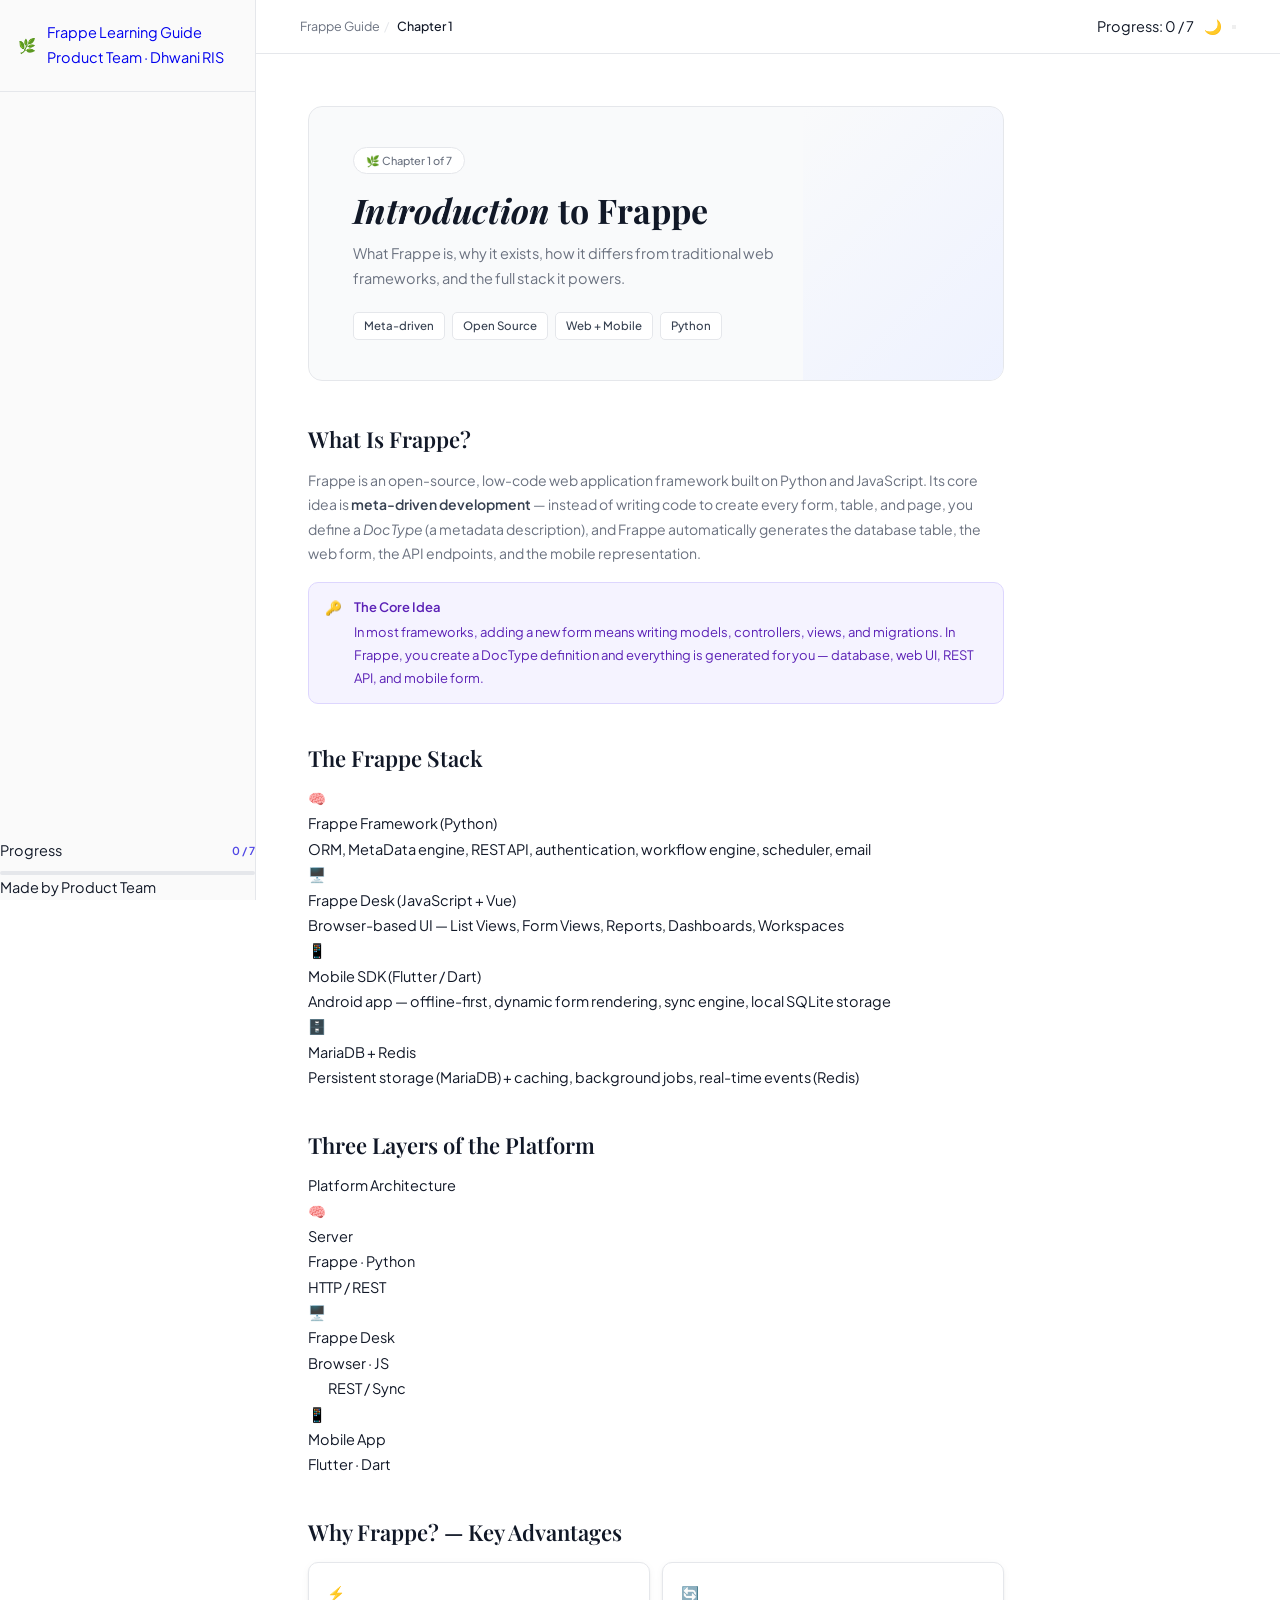
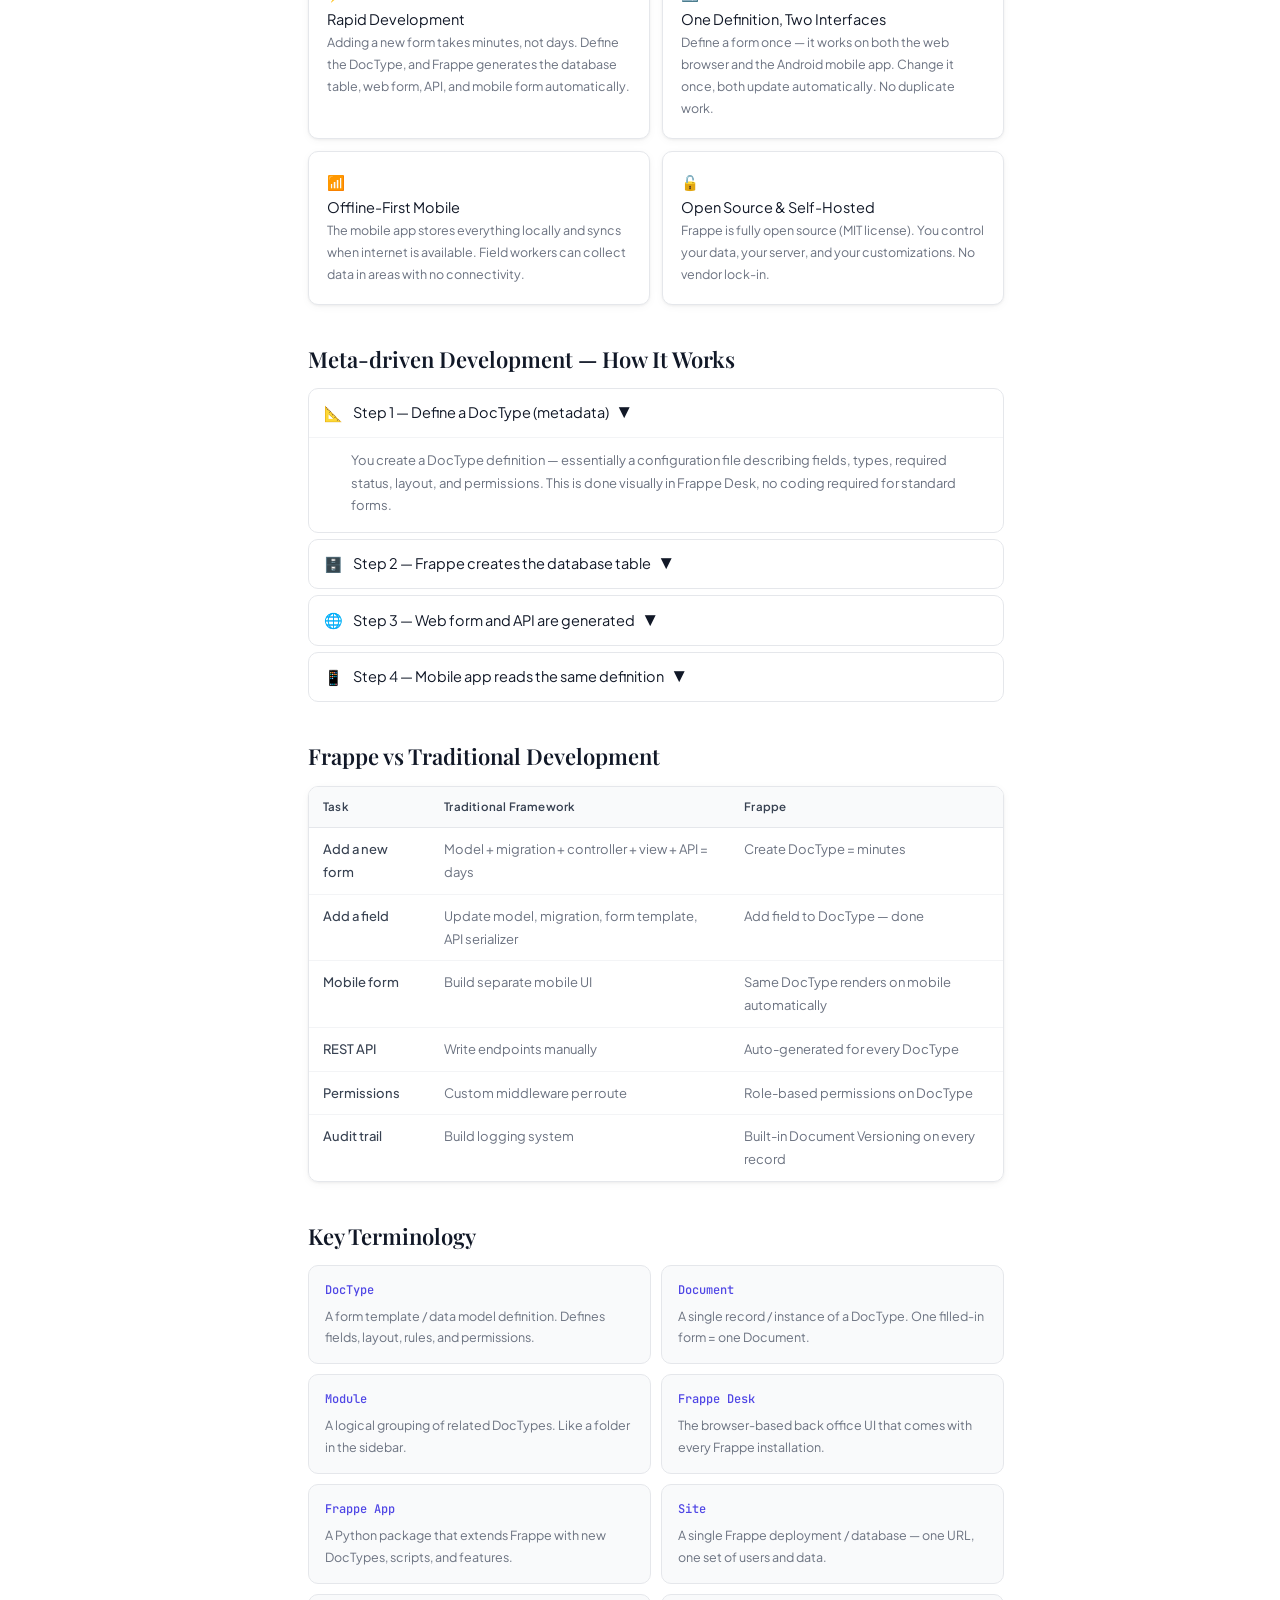
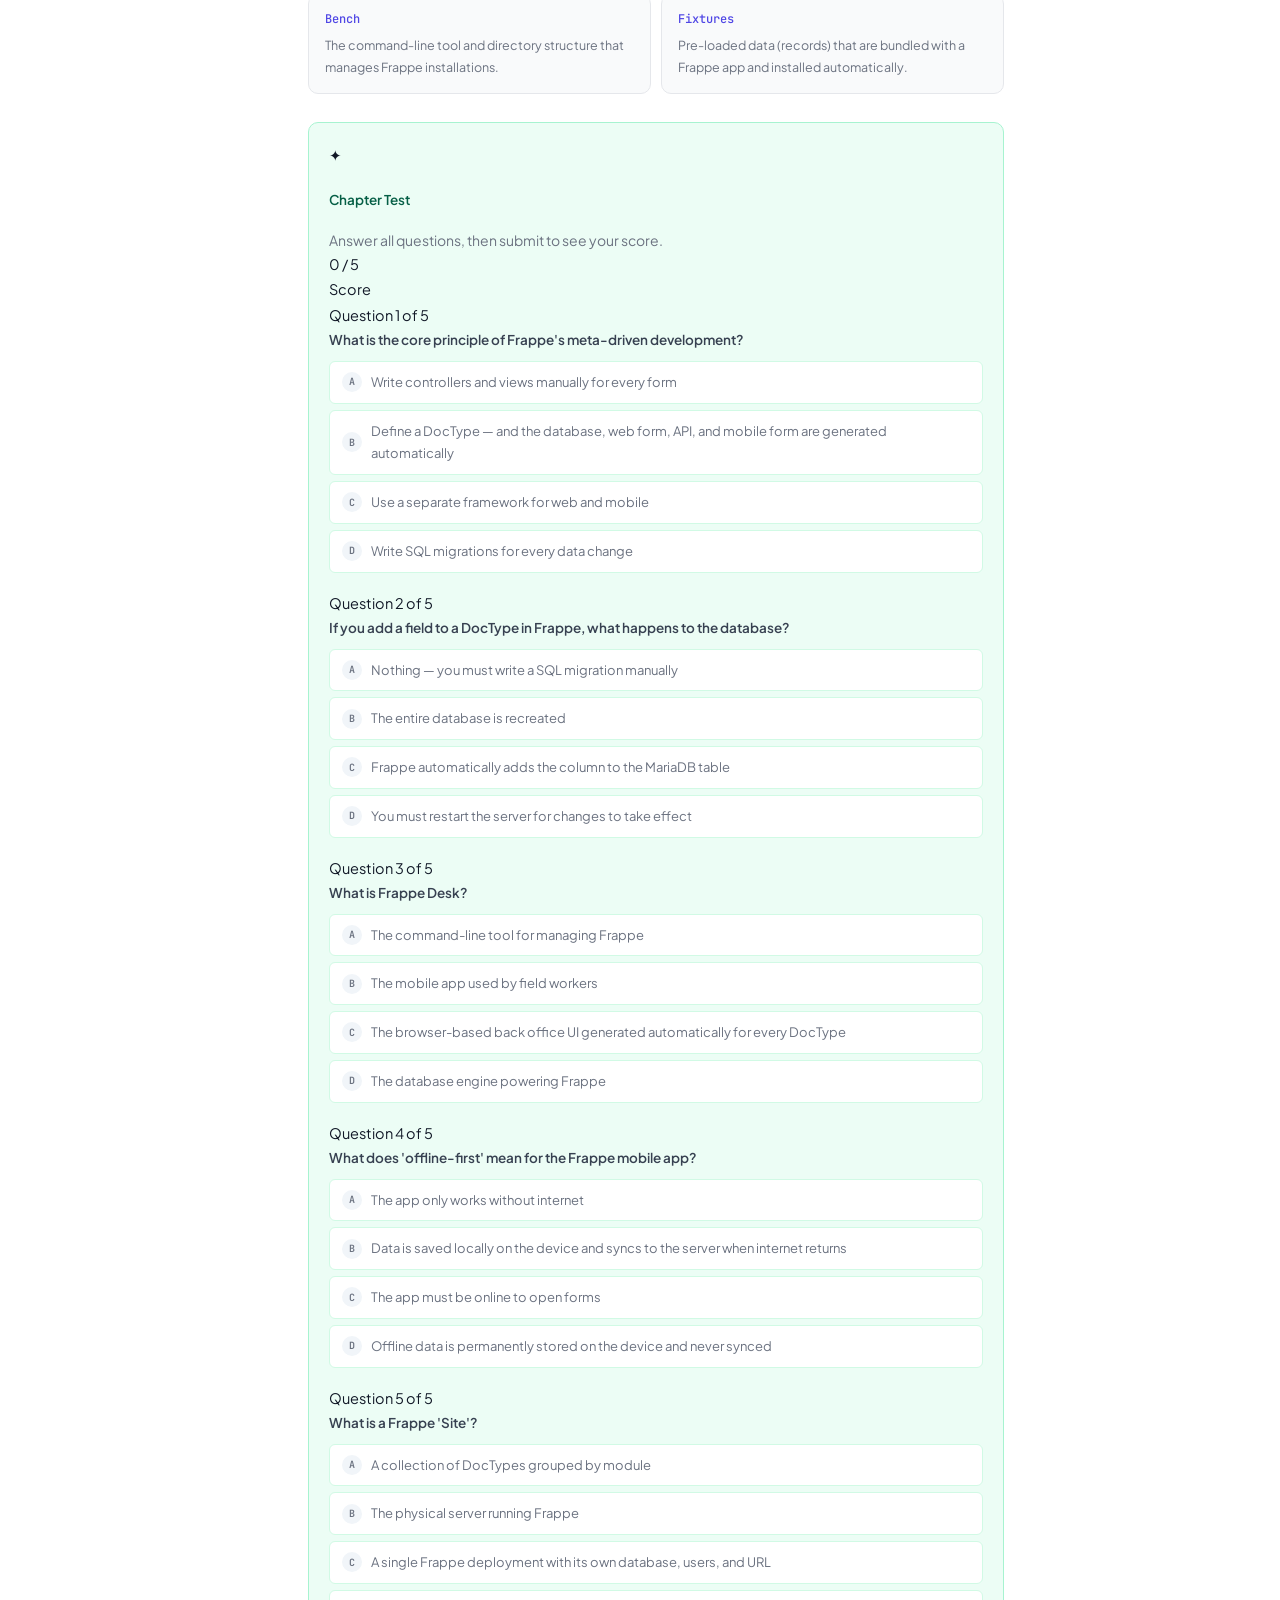
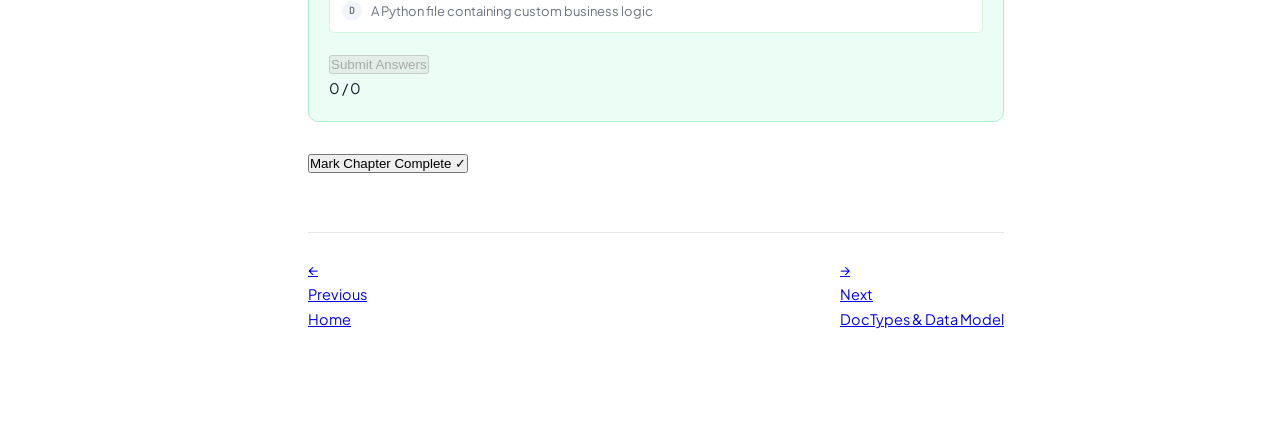
==== commit 4ecc379c: "update ch1.html" ====
--- a/ch1.html
+++ b/ch1.html
@@ -1,29 +1,22 @@
 <!DOCTYPE html>
-<html lang="en">
+<html lang="en" data-theme="light">
 <head>
-<meta charset="UTF-8">
-<meta name="viewport" content="width=device-width,initial-scale=1">
-<title>System Overview · Frappe Learning Guide</title>
+<meta charset="UTF-8"><meta name="viewport" content="width=device-width,initial-scale=1">
+<title>Introduction to Frappe · Frappe Guide</title>
 <link rel="stylesheet" href="assets/style.css">
 </head>
 <body>
 <button class="mob-btn" id="mob-btn">☰</button>
 <aside class="sb" id="sidebar">
   <a href="index.html" class="sb-logo">
-    <div class="sb-logo-mark">🌿</div>
-    <div>
-      <div class="sb-logo-name">Frappe Learning Guide</div>
-      <div class="sb-logo-sub">Product Team · Dhwani RIS</div>
-    </div>
+    <div class="sb-mark">🌿</div>
+    <div><div class="sb-name">Frappe Learning Guide</div><div class="sb-sub">Product Team · Dhwani RIS</div></div>
   </a>
   <div class="sb-scroll" id="sb-nav"></div>
-  <div class="sb-footer">
-    <div class="sb-prog-row">
-      <span class="sb-prog-label">Your Progress</span>
-      <span class="sb-prog-val" id="sb-prog-val">0 / 7</span>
-    </div>
+  <div class="sb-foot">
+    <div class="sb-prog-row"><span class="sb-prog-lbl">Progress</span><span class="sb-prog-val" id="sb-pval">0 / 7</span></div>
     <div class="sb-track"><div class="sb-fill" id="sb-fill" style="width:0%"></div></div>
-    <div class="sb-team">Product Team · Dhwani RIS · 2026</div>
+    <div class="sb-credit">Made by Product Team</div>
   </div>
 </aside>
 <main class="main">
@@ -31,96 +24,133 @@
     <span class="tb-crumb"><a href="index.html">Frappe Guide</a><span class="tb-sep"> / </span></span>
     <span class="tb-cur">Chapter 1</span>
     <div class="tb-right">
-      <span class="tb-badge" id="top-prog">Progress: <span>0 / 7</span></span>
+      <span class="tb-prog" id="top-prog">Progress: <span>0 / 7</span></span>
+      <span class="theme-icon" id="theme-icon">🌙</span>
+      <button class="theme-btn" id="theme-toggle" aria-label="Toggle theme"></button>
     </div>
   </div>
   <div class="page">
 
     <div class="hero">
-      <div class="hero-pill">🗺️ Chapter 1 of 7</div>
-      <h1>System <span>Overview</span></h1>
-      <p>What the platform is, how its three layers connect, and the six terms you must understand before everything else.</p>
-      <div class="hero-tags"><span class="hero-tag">DocType</span><span class="hero-tag">Document</span><span class="hero-tag">Module</span><span class="hero-tag">Child Table</span><span class="hero-tag">3 Layers</span></div>
+      <div class="hero-pill">🌿 Chapter 1 of 7</div>
+      <h1><em>Introduction</em> to Frappe</h1>
+      <p>What Frappe is, why it exists, how it differs from traditional web frameworks, and the full stack it powers.</p>
+      <div class="hero-tags"><span class="hero-tag">Meta-driven</span><span class="hero-tag">Open Source</span><span class="hero-tag">Web + Mobile</span><span class="hero-tag">Python</span></div>
     </div>
 
-    <h2>The Core Principle</h2>
-    <p>Define a data collection form <strong>once on the server</strong> — it automatically works on both the web browser and the Android mobile app. Change it on the server and both update automatically. No app store update ever needed.</p>
-    <div class="callout key"><span class="callout-icon">🔑</span><div class="callout-body"><strong>One definition. Two interfaces. Automatic sync.</strong><p>This is the founding principle of the entire platform.</p></div></div>
+    <h2>What Is Frappe?</h2>
+    <p>Frappe is an open-source, low-code web application framework built on Python and JavaScript. Its core idea is <strong>meta-driven development</strong> — instead of writing code to create every form, table, and page, you define a <em>DocType</em> (a metadata description), and Frappe automatically generates the database table, the web form, the API endpoints, and the mobile representation.</p>
 
-    <h2>The Three Layers</h2>
-    <div class="layers">
-      <div class="layer l1"><div class="layer-ico">🧠</div><div><div class="layer-name">Server — Frappe</div><div class="layer-desc">The brain. Stores form definitions, collected data, user accounts, permissions, and all business rules.</div></div></div>
-      <div class="layer l2"><div class="layer-ico">🖥️</div><div><div class="layer-name">Frappe Desk — Web Interface</div><div class="layer-desc">Browser-based back office. Coordinators and admins review data, configure forms, manage users. No installation needed.</div></div></div>
-      <div class="layer l3"><div class="layer-ico">📱</div><div><div class="layer-name">Mobile App — Android</div><div class="layer-desc">Field workers collect data. Works completely offline. Syncs to server when internet returns. No data loss.</div></div></div>
-    </div>
+    <div class="callout key"><span class="callout-ico">🔑</span><div class="callout-body"><strong>The Core Idea</strong><p>In most frameworks, adding a new form means writing models, controllers, views, and migrations. In Frappe, you create a DocType definition and everything is generated for you — database, web UI, REST API, and mobile form.</p></div></div>
 
-    <h2>Six Terms to Know</h2>
-    <div class="acc-item open"><div class="acc-hdr"><span class="acc-hdr-ico">📄</span><span class="acc-hdr-title">DocType — The Form Template</span><span class="acc-arrow">▼</span></div>
-    <div class="acc-body"><p>A <strong>DocType</strong> is a form blueprint — defines fields, types, required status, layout, permissions, and naming rules. It is the blank form structure, not the data itself.</p>
-    <div class="callout tip" style="margin-top:10px"><span class="callout-icon">✅</span><div class="callout-body"><strong>mForm equivalent</strong><p>In mForm, this was a Form JSON file. In Frappe, it's a DocType stored and editable on the server.</p></div></div></div></div>
-
-    <div class="acc-item"><div class="acc-hdr"><span class="acc-hdr-ico">📝</span><span class="acc-hdr-title">Document — A Filled-in Form Submission</span><span class="acc-arrow">▼</span></div>
-    <div class="acc-body"><p>Every time someone fills a DocType and saves, that creates one <strong>Document</strong>. 500 households surveyed = 500 Documents of the Household Survey DocType, each with a unique ID like HH-00001.</p></div></div>
-
-    <div class="acc-item"><div class="acc-hdr"><span class="acc-hdr-ico">📁</span><span class="acc-hdr-title">Module — A Folder Grouping Related DocTypes</span><span class="acc-arrow">▼</span></div>
-    <div class="acc-body"><p>A <strong>Module</strong> is a category. All Shiksha Plus forms live in the "Shiksha Plus" module. All geography forms live in "Geo Master." In Frappe Desk, you navigate by module from the left sidebar.</p></div></div>
-
-    <div class="acc-item"><div class="acc-hdr"><span class="acc-hdr-ico">📊</span><span class="acc-hdr-title">Child Table — A Repeating List Inside a Form</span><span class="acc-arrow">▼</span></div>
-    <div class="acc-body"><p>A <strong>Child Table</strong> is an "Add Row" section inside a form for repeating entries. Example: Household Survey has a Family Members child table — each row has name, age, gender, education.</p>
-    <div class="callout tip" style="margin-top:10px"><span class="callout-icon">✅</span><div class="callout-body"><strong>mForm equivalent</strong><p>Replaces Looping Questions (types 20/21) in mForm.</p></div></div></div></div>
-
-    <div class="acc-item"><div class="acc-hdr"><span class="acc-hdr-ico">📚</span><span class="acc-hdr-title">Master Data — Reference Data</span><span class="acc-arrow">▼</span></div>
-    <div class="acc-body"><p><strong>Master Data</strong> is created once and referenced by many forms: states, districts, employees, volunteers, dropdown option lists. Must be created before transaction forms that reference it.</p></div></div>
-
-    <div class="acc-item"><div class="acc-hdr"><span class="acc-hdr-ico">📊</span><span class="acc-hdr-title">Transaction Data — Field-Collected Data</span><span class="acc-arrow">▼</span></div>
-    <div class="acc-body"><p><strong>Transaction Data</strong> is the actual field work: visit reports, attendance, assessments, surveys. These reference master data — a visit report links to a volunteer and a geography location.</p></div></div>
-
-    <h2>How Everything Connects</h2>
-    <div class="flow">
-      <div class="flow-step"><div class="flow-col"><div class="flow-dot">1</div><div class="flow-line"></div></div><div class="flow-content"><h4>Admin defines a DocType on the server</h4><p>Creates the form template in Frappe Desk — adds fields, conditions, and permissions.</p></div></div>
-      <div class="flow-step"><div class="flow-col"><div class="flow-dot">2</div><div class="flow-line"></div></div><div class="flow-content"><h4>Form appears instantly on Frappe Desk</h4><p>Any authorized web user can fill it in the browser immediately.</p></div></div>
-      <div class="flow-step"><div class="flow-col"><div class="flow-dot">3</div><div class="flow-line"></div></div><div class="flow-content"><h4>Admin enables the form for mobile</h4><p>In Mobile Configuration, enables the form. App picks it up on next sync.</p></div></div>
-      <div class="flow-step"><div class="flow-col"><div class="flow-dot">4</div><div class="flow-line"></div></div><div class="flow-content"><h4>Field workers fill the form — even offline</h4><p>Data saves locally on the device. Syncs to server when internet returns.</p></div></div>
-      <div class="flow-step"><div class="flow-col"><div class="flow-dot">5</div><div class="flow-line"></div></div><div class="flow-content"><h4>Coordinators review and approve on Desk</h4><p>See all submitted data, approve or reject, add comments, run reports.</p></div></div>
-    </div>
-
-    <h2>Smart Features</h2>
-    <div class="cards">
-      <div class="card"><div class="card-head"><div class="card-ico ci-teal">🔗</div><div class="card-title">Cascading Dropdowns</div></div><p>Select State → District list narrows. Select District → Block narrows. Works on web and mobile from the same definition.</p></div>
-      <div class="card"><div class="card-head"><div class="card-ico ci-indigo">👁️</div><div class="card-title">Conditional Fields</div></div><p>Fields show or hide based on user input. Defined once — works identically on web and mobile.</p></div>
-      <div class="card"><div class="card-head"><div class="card-ico ci-amber">✨</div><div class="card-title">Auto-fill from Links</div></div><p>Select a Volunteer → their name, designation, GPS auto-populate. Reduces data entry errors.</p></div>
-      <div class="card"><div class="card-head"><div class="card-ico ci-purple">🛡️</div><div class="card-title">Layered Validation</div></div><p>Simple rules in form definition. Complex rules in Server Scripts. Real-time feedback via Client Scripts.</p></div>
-    </div>
-
-    <div class="quiz"><h3>✦ Knowledge Check — Chapter 1</h3>
-      <div class="quiz-q"><p>What is a "DocType" in Frappe?</p>
-        <div class="quiz-opts">
-          <div class="quiz-opt" data-correct="false"><span class="opt-l">A</span>A filled-in form with data — one submission</div>
-          <div class="quiz-opt" data-correct="true"><span class="opt-l">B</span>A form template — the blank structure defining what fields exist</div>
-          <div class="quiz-opt" data-correct="false"><span class="opt-l">C</span>A folder grouping related forms</div>
-        </div>
-        <div class="quiz-fb ok">✓ Correct. A DocType is the template. Each filled submission creates a separate Document.</div>
-        <div class="quiz-fb bad">✗ A DocType is the form template (blank structure). A filled-in submission is called a Document.</div>
+    <h2>The Frappe Stack</h2>
+    <div class="stack">
+      <div class="stack-layer sl-0">
+        <div class="sl-icon">🧠</div>
+        <div><div class="sl-name">Frappe Framework (Python)</div><div class="sl-desc">ORM, MetaData engine, REST API, authentication, workflow engine, scheduler, email</div></div>
       </div>
-      <div class="quiz-q"><p>If an admin changes a form on the server, what happens to the mobile app?</p>
-        <div class="quiz-opts">
-          <div class="quiz-opt" data-correct="false"><span class="opt-l">A</span>Nothing — the app must be updated from the Play Store</div>
-          <div class="quiz-opt" data-correct="true"><span class="opt-l">B</span>The app downloads the updated form definition automatically on next sync</div>
-          <div class="quiz-opt" data-correct="false"><span class="opt-l">C</span>Only web users see the change</div>
-        </div>
-        <div class="quiz-fb ok">✓ Correct. Form changes propagate automatically. No Play Store update ever required.</div>
-        <div class="quiz-fb bad">✗ The app downloads updated form definitions automatically on next sync. No Play Store update needed.</div>
+      <div class="stack-layer sl-1">
+        <div class="sl-icon">🖥️</div>
+        <div><div class="sl-name">Frappe Desk (JavaScript + Vue)</div><div class="sl-desc">Browser-based UI — List Views, Form Views, Reports, Dashboards, Workspaces</div></div>
+      </div>
+      <div class="stack-layer sl-2">
+        <div class="sl-icon">📱</div>
+        <div><div class="sl-name">Mobile SDK (Flutter / Dart)</div><div class="sl-desc">Android app — offline-first, dynamic form rendering, sync engine, local SQLite storage</div></div>
+      </div>
+      <div class="stack-layer sl-3">
+        <div class="sl-icon">🗄️</div>
+        <div><div class="sl-name">MariaDB + Redis</div><div class="sl-desc">Persistent storage (MariaDB) + caching, background jobs, real-time events (Redis)</div></div>
       </div>
     </div>
 
-    <button class="complete-btn" id="complete-btn">Mark Complete ✓</button>
-    <div class="page-nav">
-      <a href="index.html" class="pnav-btn"><span class="pnav-arr">←</span><div><div class="pnav-lbl">Previous</div><div class="pnav-title">Overview</div></div></a>
-      <a href="ch2.html" class="pnav-btn next"><span class="pnav-arr">→</span><div><div class="pnav-lbl">Next</div><div class="pnav-title">How Forms Are Built</div></div></a>
+    <h2>Three Layers of the Platform</h2>
+    <div class="diagram">
+      <div class="diagram-title">Platform Architecture</div>
+      <div class="arch-row">
+        <div class="arch-box server">
+          <div class="ab-icon">🧠</div>
+          <div class="ab-name">Server</div>
+          <div class="ab-sub">Frappe · Python</div>
+        </div>
+        <div class="arch-arrow">
+          <div class="arch-line bi"></div>
+          <div class="arch-label">HTTP / REST</div>
+        </div>
+        <div class="arch-box web">
+          <div class="ab-icon">🖥️</div>
+          <div class="ab-name">Frappe Desk</div>
+          <div class="ab-sub">Browser · JS</div>
+        </div>
+        <div class="arch-arrow" style="margin-left:20px">
+          <div class="arch-line bi"></div>
+          <div class="arch-label">REST / Sync</div>
+        </div>
+        <div class="arch-box mobile">
+          <div class="ab-icon">📱</div>
+          <div class="ab-name">Mobile App</div>
+          <div class="ab-sub">Flutter · Dart</div>
+        </div>
+      </div>
     </div>
+
+    <h2>Why Frappe? — Key Advantages</h2>
+    <div class="cards">
+      <div class="card"><div class="ch"><div class="ci ci-a">⚡</div><div class="ct">Rapid Development</div></div><p>Adding a new form takes minutes, not days. Define the DocType, and Frappe generates the database table, web form, API, and mobile form automatically.</p></div>
+      <div class="card"><div class="ch"><div class="ci ci-t">🔄</div><div class="ct">One Definition, Two Interfaces</div></div><p>Define a form once — it works on both the web browser and the Android mobile app. Change it once, both update automatically. No duplicate work.</p></div>
+      <div class="card"><div class="ch"><div class="ci ci-g">📶</div><div class="ct">Offline-First Mobile</div></div><p>The mobile app stores everything locally and syncs when internet is available. Field workers can collect data in areas with no connectivity.</p></div>
+      <div class="card"><div class="ch"><div class="ci ci-m">🔓</div><div class="ct">Open Source & Self-Hosted</div></div><p>Frappe is fully open source (MIT license). You control your data, your server, and your customizations. No vendor lock-in.</p></div>
+    </div>
+
+    <h2>Meta-driven Development — How It Works</h2>
+    <div class="acc-item open"><div class="acc-hdr"><span class="acc-hdr-ico">📐</span><span class="acc-hdr-t">Step 1 — Define a DocType (metadata)</span><span class="acc-arr">▼</span></div>
+    <div class="acc-body"><p>You create a DocType definition — essentially a configuration file describing fields, types, required status, layout, and permissions. This is done visually in Frappe Desk, no coding required for standard forms.</p></div></div>
+
+    <div class="acc-item"><div class="acc-hdr"><span class="acc-hdr-ico">🗄️</span><span class="acc-hdr-t">Step 2 — Frappe creates the database table</span><span class="acc-arr">▼</span></div>
+    <div class="acc-body"><p>When you save a DocType, Frappe automatically creates or alters the corresponding MariaDB table. Add a field — the column is added. Remove a field — the column is archived. No SQL migrations needed.</p></div></div>
+
+    <div class="acc-item"><div class="acc-hdr"><span class="acc-hdr-ico">🌐</span><span class="acc-hdr-t">Step 3 — Web form and API are generated</span><span class="acc-arr">▼</span></div>
+    <div class="acc-body"><p>Frappe Desk automatically generates a List View (table of all records) and a Form View (the full form) for every DocType. REST API endpoints are also generated: <code>GET /api/resource/DocType</code>, <code>POST /api/resource/DocType</code>, etc.</p></div></div>
+
+    <div class="acc-item"><div class="acc-hdr"><span class="acc-hdr-ico">📱</span><span class="acc-hdr-t">Step 4 — Mobile app reads the same definition</span><span class="acc-arr">▼</span></div>
+    <div class="acc-body"><p>The mobile SDK downloads the DocType definition from the server and dynamically renders it as native Android screens. The same fields, conditions, and options — no separate mobile form configuration needed.</p></div></div>
+
+    <h2>Frappe vs Traditional Development</h2>
+    <div class="tbl"><table>
+      <thead><tr><th>Task</th><th>Traditional Framework</th><th>Frappe</th></tr></thead>
+      <tbody>
+        <tr><td>Add a new form</td><td>Model + migration + controller + view + API = days</td><td>Create DocType = minutes</td></tr>
+        <tr><td>Add a field</td><td>Update model, migration, form template, API serializer</td><td>Add field to DocType — done</td></tr>
+        <tr><td>Mobile form</td><td>Build separate mobile UI</td><td>Same DocType renders on mobile automatically</td></tr>
+        <tr><td>REST API</td><td>Write endpoints manually</td><td>Auto-generated for every DocType</td></tr>
+        <tr><td>Permissions</td><td>Custom middleware per route</td><td>Role-based permissions on DocType</td></tr>
+        <tr><td>Audit trail</td><td>Build logging system</td><td>Built-in Document Versioning on every record</td></tr>
+      </tbody>
+    </table></div>
+
+    <h2>Key Terminology</h2>
+    <div class="glos-grid">
+      <div class="glos-item"><div class="glos-term">DocType</div><div class="glos-def">A form template / data model definition. Defines fields, layout, rules, and permissions.</div></div>
+      <div class="glos-item"><div class="glos-term">Document</div><div class="glos-def">A single record / instance of a DocType. One filled-in form = one Document.</div></div>
+      <div class="glos-item"><div class="glos-term">Module</div><div class="glos-def">A logical grouping of related DocTypes. Like a folder in the sidebar.</div></div>
+      <div class="glos-item"><div class="glos-term">Frappe Desk</div><div class="glos-def">The browser-based back office UI that comes with every Frappe installation.</div></div>
+      <div class="glos-item"><div class="glos-term">Frappe App</div><div class="glos-def">A Python package that extends Frappe with new DocTypes, scripts, and features.</div></div>
+      <div class="glos-item"><div class="glos-term">Site</div><div class="glos-def">A single Frappe deployment / database — one URL, one set of users and data.</div></div>
+      <div class="glos-item"><div class="glos-term">Bench</div><div class="glos-def">The command-line tool and directory structure that manages Frappe installations.</div></div>
+      <div class="glos-item"><div class="glos-term">Fixtures</div><div class="glos-def">Pre-loaded data (records) that are bundled with a Frappe app and installed automatically.</div></div>
+    </div>
+
+    <div class="quiz">
+      <div class="quiz-header">
+        <span class="qh-icon">✦</span>
+        <div><h3>Chapter Test</h3><p>Answer all questions, then submit to see your score.</p></div>
+        <div class="quiz-score"><div class="qs-val">0 / 5</div><div class="qs-lbl">Score</div></div>
+      </div><div class="quiz-q"><div class="quiz-q-num">Question 1 of 5</div><p>What is the core principle of Frappe's meta-driven development?</p><div class="quiz-opts"><div class="quiz-opt" data-correct="false"><span class="opt-l">A</span>Write controllers and views manually for every form</div><div class="quiz-opt" data-correct="true"><span class="opt-l">B</span>Define a DocType — and the database, web form, API, and mobile form are generated automatically</div><div class="quiz-opt" data-correct="false"><span class="opt-l">C</span>Use a separate framework for web and mobile</div><div class="quiz-opt" data-correct="false"><span class="opt-l">D</span>Write SQL migrations for every data change</div></div><div class="quiz-fb ok">✓ Correct! Frappe generates everything from the DocType definition — database, web UI, REST API, and mobile form.</div><div class="quiz-fb bad">✗ The core idea is: define a DocType, and Frappe generates the database table, web form, API, and mobile representation automatically.</div></div><div class="quiz-q"><div class="quiz-q-num">Question 2 of 5</div><p>If you add a field to a DocType in Frappe, what happens to the database?</p><div class="quiz-opts"><div class="quiz-opt" data-correct="false"><span class="opt-l">A</span>Nothing — you must write a SQL migration manually</div><div class="quiz-opt" data-correct="false"><span class="opt-l">B</span>The entire database is recreated</div><div class="quiz-opt" data-correct="true"><span class="opt-l">C</span>Frappe automatically adds the column to the MariaDB table</div><div class="quiz-opt" data-correct="false"><span class="opt-l">D</span>You must restart the server for changes to take effect</div></div><div class="quiz-fb ok">✓ Correct! Frappe handles database migrations automatically when you modify a DocType.</div><div class="quiz-fb bad">✗ Frappe automatically alters the database table when you save changes to a DocType definition.</div></div><div class="quiz-q"><div class="quiz-q-num">Question 3 of 5</div><p>What is Frappe Desk?</p><div class="quiz-opts"><div class="quiz-opt" data-correct="false"><span class="opt-l">A</span>The command-line tool for managing Frappe</div><div class="quiz-opt" data-correct="false"><span class="opt-l">B</span>The mobile app used by field workers</div><div class="quiz-opt" data-correct="true"><span class="opt-l">C</span>The browser-based back office UI generated automatically for every DocType</div><div class="quiz-opt" data-correct="false"><span class="opt-l">D</span>The database engine powering Frappe</div></div><div class="quiz-fb ok">✓ Correct! Frappe Desk is the auto-generated browser UI with List Views, Form Views, Reports, and Dashboards.</div><div class="quiz-fb bad">✗ Frappe Desk is the browser-based back office interface — not the mobile app, not the CLI.</div></div><div class="quiz-q"><div class="quiz-q-num">Question 4 of 5</div><p>What does 'offline-first' mean for the Frappe mobile app?</p><div class="quiz-opts"><div class="quiz-opt" data-correct="false"><span class="opt-l">A</span>The app only works without internet</div><div class="quiz-opt" data-correct="true"><span class="opt-l">B</span>Data is saved locally on the device and syncs to the server when internet returns</div><div class="quiz-opt" data-correct="false"><span class="opt-l">C</span>The app must be online to open forms</div><div class="quiz-opt" data-correct="false"><span class="opt-l">D</span>Offline data is permanently stored on the device and never synced</div></div><div class="quiz-fb ok">✓ Correct! Offline-first means the app works fully without internet, storing data locally and syncing when connected.</div><div class="quiz-fb bad">✗ Offline-first: the app saves data locally and syncs to the server when internet is available. No data loss.</div></div><div class="quiz-q"><div class="quiz-q-num">Question 5 of 5</div><p>What is a Frappe 'Site'?</p><div class="quiz-opts"><div class="quiz-opt" data-correct="false"><span class="opt-l">A</span>A collection of DocTypes grouped by module</div><div class="quiz-opt" data-correct="false"><span class="opt-l">B</span>The physical server running Frappe</div><div class="quiz-opt" data-correct="true"><span class="opt-l">C</span>A single Frappe deployment with its own database, users, and URL</div><div class="quiz-opt" data-correct="false"><span class="opt-l">D</span>A Python file containing custom business logic</div></div><div class="quiz-fb ok">✓ Correct! A Site is one Frappe deployment — one URL, one database, one set of users.</div><div class="quiz-fb bad">✗ A Site is a single Frappe deployment with its own database and URL, managed by Bench.</div></div><button class="quiz-submit" disabled>Submit Answers</button>
+      <div class="quiz-result"><div class="qr-score">0 / 0</div><div class="qr-msg"></div></div>
+    </div>
+    <button class="done-btn" id="done-btn">Mark Chapter Complete ✓</button>
+    <div class="page-nav"><a href="index.html" class="pn-btn"><span class="pn-arr">←</span><div><div class="pn-lbl">Previous</div><div class="pn-title">Home</div></div></a><a href="ch2.html" class="pn-btn next"><span class="pn-arr">→</span><div><div class="pn-lbl">Next</div><div class="pn-title">DocTypes & Data Model</div></div></a></div>
   </div>
 </main>
 <script src="assets/app.js"></script>
-<script>initPage('ch1');</script>
-</body>
-</html>+<script>init('ch1');</script>
+</body></html>
--- a/assets/style.css
+++ b/assets/style.css
@@ -1,54 +1,67 @@
-@import url('https://fonts.googleapis.com/css2?family=Instrument+Serif:ital@0;1&family=DM+Sans:opsz,wght@9..40,300;9..40,400;9..40,500;9..40,600&family=DM+Mono:wght@400;500&display=swap');
+@import url('https://fonts.googleapis.com/css2?family=Playfair+Display:wght@400;500;600;700&family=Plus+Jakarta+Sans:wght@300;400;500;600&family=JetBrains+Mono:wght@400;500&display=swap');
 
 :root {
-  --sb: #0C0F14;
-  --sb2: #131820;
-  --sb-border: #1D2535;
-  --sb-txt: #B8C4D4;
-  --sb-muted: #4A5568;
-  --sb-hover: #161D29;
-  --sb-active-bg: rgba(56,139,253,.1);
-  --sb-active: #79B8FF;
-  --sb-w: 252px;
-
-  --bg: #F5F7FA;
-  --surf: #FFFFFF;
-  --border: #E5EAF1;
-  --text: #111827;
-  --muted: #6B7280;
-  --light: #9CA3AF;
-
-  --blue: #1D4ED8;
-  --teal: #0D9488;
-  --green: #059669;
-  --amber: #D97706;
-  --red: #DC2626;
-  --purple: #7C3AED;
-  --orange: #C2410C;
-
-  --r: 10px;
-  --sh: 0 1px 3px rgba(0,0,0,.07), 0 4px 16px rgba(0,0,0,.04);
-  --sh-md: 0 4px 20px rgba(0,0,0,.1);
+  /* Brand */
+  --indigo:      #4F46E5;
+  --indigo-light:#EEF2FF;
+  --indigo-mid:  #C7D2FE;
+  --teal:        #0D9488;
+  --teal-light:  #F0FDFA;
+  --green:       #059669;
+  --green-light: #ECFDF5;
+  --amber:       #D97706;
+  --amber-light: #FFFBEB;
+  --red:         #DC2626;
+  --red-light:   #FEF2F2;
+  --purple:      #7C3AED;
+  --purple-light:#F5F3FF;
+
+  /* Sidebar */
+  --sb-bg:      #FAFAFA;
+  --sb-border:  #E5E7EB;
+  --sb-text:    #374151;
+  --sb-muted:   #9CA3AF;
+  --sb-hover:   #F3F4F6;
+  --sb-active:  #4F46E5;
+  --sb-active-bg:#EEF2FF;
+  --sb-w:       256px;
+
+  /* Content */
+  --bg:         #FFFFFF;
+  --bg2:        #F9FAFB;
+  --border:     #E5E7EB;
+  --border-light:#F3F4F6;
+  --text:       #111827;
+  --text-2:     #374151;
+  --muted:      #6B7280;
+  --light:      #9CA3AF;
+
+  --r:   10px;
+  --r-sm: 6px;
+  --sh:  0 1px 3px rgba(0,0,0,.06), 0 2px 8px rgba(0,0,0,.04);
+  --sh-md: 0 4px 16px rgba(0,0,0,.08);
 }
 
 *, *::before, *::after { box-sizing: border-box; margin: 0; padding: 0; }
 html { scroll-behavior: smooth; }
 
 body {
-  font-family: 'DM Sans', sans-serif;
+  font-family: 'Plus Jakarta Sans', sans-serif;
   background: var(--bg);
   color: var(--text);
-  font-size: 15px;
-  line-height: 1.72;
+  font-size: 14.5px;
+  line-height: 1.75;
   display: flex;
   min-height: 100vh;
 }
 
-/* ── SIDEBAR ── */
+/* ══════════════════════════════════
+   SIDEBAR
+══════════════════════════════════ */
 .sb {
   width: var(--sb-w);
   flex-shrink: 0;
-  background: var(--sb);
+  background: var(--sb-bg);
   border-right: 1px solid var(--sb-border);
   display: flex;
   flex-direction: column;
@@ -60,45 +73,61 @@
 }
 
 .sb-logo {
-  padding: 18px 16px 16px;
+  padding: 20px 18px;
   border-bottom: 1px solid var(--sb-border);
+  display: flex; align-items: center; gap: 11px;
   text-decoration: none;
-  display: flex; align-items: center; gap: 10px;
 }
 .sb-logo-mark {
-  width: 30px; height: 30px;
-  background: linear-gradient(135deg, #1D4ED8 0%, #0D9488 100%);
-  border-radius: 7px;
+  width: 34px; height: 34px;
+  background: var(--indigo);
+  border-radius: 8px;
   display: flex; align-items: center; justify-content: center;
-  font-size: 14px; flex-shrink: 0;
-}
-.sb-logo-name { font-size: 12.5px; font-weight: 600; color: #E2E8F0; line-height: 1.25; }
-.sb-logo-sub { font-size: 10px; color: var(--sb-muted); margin-top: 1px; }
-
-.sb-scroll { flex: 1; overflow-y: auto; padding: 8px 0 12px; }
+  font-size: 16px; flex-shrink: 0;
+}
+.sb-logo-name {
+  font-size: 13px;
+  font-weight: 600;
+  color: var(--text);
+  line-height: 1.3;
+}
+.sb-logo-sub {
+  font-size: 10.5px;
+  color: var(--muted);
+  margin-top: 1px;
+  font-weight: 400;
+}
+
+.sb-scroll {
+  flex: 1; overflow-y: auto; padding: 6px 0 12px;
+}
 .sb-scroll::-webkit-scrollbar { width: 3px; }
-.sb-scroll::-webkit-scrollbar-thumb { background: var(--sb-border); border-radius: 3px; }
-
-.sb-group { padding: 12px 12px 2px; }
-.sb-group-label {
-  font-size: 9px; font-weight: 700;
-  letter-spacing: 1.3px; text-transform: uppercase;
-  color: var(--sb-muted); margin-bottom: 4px; padding: 0 4px;
+.sb-scroll::-webkit-scrollbar-thumb { background: var(--border); border-radius: 3px; }
+
+.sb-section { padding: 14px 12px 4px; }
+.sb-section-label {
+  font-size: 9.5px;
+  font-weight: 700;
+  letter-spacing: 1px;
+  text-transform: uppercase;
+  color: var(--light);
+  margin-bottom: 5px;
+  padding: 0 6px;
 }
 
 .sb-link {
-  display: flex; align-items: center; gap: 9px;
-  padding: 6px 8px;
-  border-radius: 6px;
+  display: flex; align-items: center; gap: 8px;
+  padding: 7px 8px;
+  border-radius: var(--r-sm);
   text-decoration: none;
-  color: var(--sb-txt);
-  font-size: 12.5px;
+  color: var(--sb-text);
+  font-size: 13px;
   font-weight: 400;
-  transition: all .13s;
+  transition: all .12s;
   margin-bottom: 1px;
   position: relative;
 }
-.sb-link:hover { background: var(--sb-hover); color: #E2E8F0; }
+.sb-link:hover { background: var(--sb-hover); color: var(--text); }
 .sb-link.active {
   background: var(--sb-active-bg);
   color: var(--sb-active);
@@ -106,51 +135,58 @@
 }
 .sb-link.active::before {
   content: '';
-  position: absolute; left: 0; top: 5px; bottom: 5px;
-  width: 2px; background: var(--sb-active);
+  position: absolute; left: 0; top: 6px; bottom: 6px;
+  width: 2.5px; background: var(--sb-active);
   border-radius: 0 2px 2px 0;
 }
 .sb-num {
-  width: 17px; height: 17px;
+  width: 18px; height: 18px;
   border-radius: 4px;
-  background: rgba(255,255,255,.05);
-  color: var(--sb-muted);
+  background: var(--border);
+  color: var(--muted);
   font-size: 9.5px; font-weight: 600;
   display: flex; align-items: center; justify-content: center;
   flex-shrink: 0;
-  font-family: 'DM Mono', monospace;
-}
-.sb-link.active .sb-num { background: rgba(121,184,255,.15); color: var(--sb-active); }
-.sb-ico { font-size: 13px; flex-shrink: 0; width: 16px; text-align: center; }
-.sb-check { margin-left: auto; color: #34D399; font-size: 11px; display: none; }
-.sb-link.done .sb-check { display: block; }
-.sb-tag {
-  margin-left: auto;
-  font-size: 8.5px; font-weight: 700;
-  letter-spacing: .4px; text-transform: uppercase;
-  padding: 2px 6px; border-radius: 4px;
-}
-.sb-tag.new { background: rgba(52,211,153,.15); color: #34D399; }
-.sb-tag.next { background: rgba(251,191,36,.1); color: #FBB724; }
+  font-family: 'JetBrains Mono', monospace;
+}
+.sb-link.active .sb-num {
+  background: var(--indigo-mid);
+  color: var(--indigo);
+}
+.sb-ico { font-size: 14px; width: 18px; text-align: center; flex-shrink: 0; }
+.sb-done { margin-left: auto; color: var(--green); font-size: 11px; display: none; }
+.sb-link.done .sb-done { display: block; }
+
+.sb-divider { height: 1px; background: var(--border); margin: 8px 14px; }
 
 .sb-footer {
   border-top: 1px solid var(--sb-border);
-  padding: 14px 16px;
-}
-.sb-progress-label {
-  display: flex; justify-content: space-between;
-  font-size: 10px; color: var(--sb-muted); margin-bottom: 6px;
-}
-.sb-progress-label span { color: #79B8FF; font-weight: 600; }
-.sb-track { background: rgba(255,255,255,.06); border-radius: 3px; height: 3px; }
-.sb-fill { background: linear-gradient(90deg, #1D4ED8, #0D9488); height: 3px; border-radius: 3px; transition: width .4s; }
-.sb-built {
+  padding: 14px 18px;
+  background: var(--sb-bg);
+}
+.sb-prog-row {
+  display: flex; justify-content: space-between; align-items: center;
+  margin-bottom: 7px;
+}
+.sb-prog-label { font-size: 11px; color: var(--muted); font-weight: 500; }
+.sb-prog-val { font-size: 11px; color: var(--indigo); font-weight: 600; }
+.sb-track { background: var(--border); border-radius: 4px; height: 4px; }
+.sb-fill {
+  background: linear-gradient(90deg, var(--indigo), var(--teal));
+  height: 4px; border-radius: 4px;
+  transition: width .4s ease;
+}
+.sb-team {
   margin-top: 10px;
-  font-size: 10px; color: var(--sb-muted);
+  font-size: 10.5px;
+  color: var(--light);
   text-align: center;
-}
-
-/* ── MAIN ── */
+  font-weight: 400;
+}
+
+/* ══════════════════════════════════
+   MAIN
+══════════════════════════════════ */
 .main {
   margin-left: var(--sb-w);
   flex: 1;
@@ -160,420 +196,413 @@
 }
 
 .topbar {
-  background: var(--surf);
+  height: 54px;
+  background: var(--bg);
   border-bottom: 1px solid var(--border);
-  padding: 0 40px;
-  height: 52px;
-  display: flex; align-items: center; gap: 8px;
+  display: flex; align-items: center;
+  padding: 0 44px;
   position: sticky; top: 0; z-index: 40;
-}
-.topbar-crumb { font-size: 12.5px; color: var(--muted); }
-.topbar-crumb a { color: var(--muted); text-decoration: none; }
-.topbar-crumb a:hover { color: var(--text); }
-.topbar-sep { color: var(--border); }
-.topbar-current { font-size: 12.5px; color: var(--text); font-weight: 500; }
-.topbar-right { margin-left: auto; display: flex; align-items: center; gap: 10px; }
-.topbar-progress {
-  font-size: 11px; color: var(--muted);
-  background: var(--bg);
+  gap: 6px;
+}
+.tb-crumb { font-size: 12.5px; color: var(--muted); }
+.tb-crumb a { color: var(--muted); text-decoration: none; transition: color .12s; }
+.tb-crumb a:hover { color: var(--text); }
+.tb-sep { color: var(--border); margin: 0 2px; }
+.tb-cur { font-size: 12.5px; color: var(--text); font-weight: 500; }
+.tb-right { margin-left: auto; display: flex; align-items: center; gap: 10px; }
+.tb-badge {
+  background: var(--bg2);
   border: 1px solid var(--border);
-  border-radius: 6px;
-  padding: 3px 10px;
-}
-
-.page-wrap {
-  max-width: 820px;
-  padding: 48px 48px 80px;
+  border-radius: 20px;
+  padding: 3px 12px;
+  font-size: 11px;
+  color: var(--muted);
+  font-weight: 500;
+}
+.tb-badge span { color: var(--indigo); font-weight: 600; }
+
+.page {
+  max-width: 800px;
+  padding: 52px 52px 96px;
   width: 100%;
 }
 
-/* ── HERO ── */
+/* ══════════════════════════════════
+   HERO BANNER
+══════════════════════════════════ */
 .hero {
-  background: linear-gradient(135deg, #0C0F14 0%, #111827 60%, #0D2340 100%);
+  background: var(--bg2);
+  border: 1px solid var(--border);
   border-radius: 14px;
-  padding: 44px 48px;
-  color: white;
+  padding: 40px 44px;
   margin-bottom: 44px;
   position: relative;
   overflow: hidden;
 }
 .hero::before {
   content: '';
-  position: absolute; right: -60px; top: -60px;
-  width: 280px; height: 280px;
-  background: radial-gradient(circle, rgba(29,78,216,.25) 0%, transparent 65%);
-  border-radius: 50%;
-}
-.hero::after {
-  content: '';
-  position: absolute; left: -40px; bottom: -40px;
-  width: 200px; height: 200px;
-  background: radial-gradient(circle, rgba(13,148,136,.15) 0%, transparent 65%);
-  border-radius: 50%;
-}
-.hero-eyebrow {
+  position: absolute; right: 0; top: 0; bottom: 0;
+  width: 200px;
+  background: linear-gradient(135deg, transparent, var(--indigo-light));
+  pointer-events: none;
+}
+.hero-pill {
   display: inline-flex; align-items: center; gap: 6px;
-  background: rgba(255,255,255,.07);
-  border: 1px solid rgba(255,255,255,.1);
+  background: white;
+  border: 1px solid var(--border);
   border-radius: 20px;
-  padding: 4px 12px;
-  font-size: 11px; color: #93C5FD;
-  margin-bottom: 18px;
-  position: relative; z-index: 1;
+  padding: 3px 12px;
+  font-size: 11px; font-weight: 500;
+  color: var(--muted);
+  margin-bottom: 16px;
 }
 .hero h1 {
-  font-family: 'Instrument Serif', serif;
-  font-size: 38px;
-  font-weight: 400;
+  font-family: 'Playfair Display', serif;
+  font-size: 34px;
+  font-weight: 700;
   line-height: 1.2;
-  margin-bottom: 12px;
-  position: relative; z-index: 1;
-}
-.hero h1 em { color: #7DD3FC; font-style: italic; }
+  color: var(--text);
+  margin-bottom: 10px;
+}
+.hero h1 span { color: var(--indigo); }
 .hero p {
-  color: #94A3B8;
-  font-size: 15px;
-  max-width: 480px;
-  margin-bottom: 28px;
-  position: relative; z-index: 1;
-}
-.hero-tags { display: flex; gap: 8px; flex-wrap: wrap; position: relative; z-index: 1; }
+  color: var(--muted);
+  font-size: 14.5px;
+  max-width: 460px;
+  margin-bottom: 20px;
+}
+.hero-tags { display: flex; gap: 7px; flex-wrap: wrap; }
 .hero-tag {
-  background: rgba(255,255,255,.07);
-  border: 1px solid rgba(255,255,255,.1);
+  background: white;
+  border: 1px solid var(--border);
   border-radius: 5px;
   padding: 3px 10px;
-  font-size: 11.5px; color: #CBD5E1;
-}
-
-/* ── TYPOGRAPHY ── */
+  font-size: 11.5px;
+  color: var(--text-2);
+  font-weight: 500;
+}
+
+/* ══════════════════════════════════
+   TYPOGRAPHY
+══════════════════════════════════ */
 h2 {
-  font-family: 'Instrument Serif', serif;
-  font-size: 26px;
-  font-weight: 400;
+  font-family: 'Playfair Display', serif;
+  font-size: 22px;
+  font-weight: 600;
   color: var(--text);
-  margin: 44px 0 16px;
-  line-height: 1.25;
+  margin: 40px 0 14px;
+  line-height: 1.3;
 }
 h2:first-of-type { margin-top: 0; }
 h3 {
-  font-size: 15px;
+  font-size: 14px;
   font-weight: 600;
   color: var(--text);
-  margin: 24px 0 8px;
-}
-p { color: var(--muted); margin-bottom: 14px; }
+  margin: 20px 0 8px;
+}
+p { color: var(--muted); margin-bottom: 12px; font-size: 14px; }
 p:last-child { margin-bottom: 0; }
-strong { color: var(--text); font-weight: 600; }
-em { color: var(--text); }
+strong { color: var(--text-2); font-weight: 600; }
 code {
-  font-family: 'DM Mono', monospace;
-  font-size: 12.5px;
-  background: #F1F5F9;
+  font-family: 'JetBrains Mono', monospace;
+  font-size: 12px;
+  background: var(--bg2);
   border: 1px solid var(--border);
   border-radius: 4px;
   padding: 1px 6px;
   color: var(--teal);
 }
-ul, ol { padding-left: 20px; color: var(--muted); font-size: 14px; }
-ul li, ol li { margin-bottom: 6px; }
-
-/* ── CALLOUTS ── */
+ul, ol { padding-left: 20px; }
+ul li, ol li { color: var(--muted); font-size: 13.5px; margin-bottom: 5px; }
+
+/* ══════════════════════════════════
+   CALLOUTS
+══════════════════════════════════ */
 .callout {
   display: flex; gap: 12px;
   border-radius: var(--r);
-  padding: 14px 16px;
-  margin: 18px 0;
+  padding: 13px 16px;
+  margin: 16px 0;
   border: 1px solid;
   font-size: 13.5px;
 }
-.callout-icon { font-size: 16px; flex-shrink: 0; line-height: 1.5; }
-.callout.tip    { background: #F0FDF4; border-color: #BBF7D0; }
-.callout.warn   { background: #FFFBEB; border-color: #FDE68A; }
-.callout.info   { background: #EFF6FF; border-color: #BFDBFE; }
-.callout.key    { background: #F5F3FF; border-color: #DDD6FE; }
-.callout strong { display: block; margin-bottom: 3px; font-size: 13px; }
-.callout.tip strong   { color: var(--green); }
-.callout.warn strong  { color: var(--amber); }
-.callout.info strong  { color: var(--blue); }
-.callout.key strong   { color: var(--purple); }
-.callout p { margin: 0; color: inherit; }
-.callout.tip p   { color: #166534; }
-.callout.warn p  { color: #92400E; }
-.callout.info p  { color: #1E40AF; }
-.callout.key p   { color: #4C1D95; }
-
-/* ── CARDS ── */
-.cards { display: grid; grid-template-columns: 1fr 1fr; gap: 14px; margin: 20px 0; }
+.callout-icon { font-size: 15px; flex-shrink: 0; padding-top: 1px; }
+.callout-body { flex: 1; }
+.callout-body strong { display: block; margin-bottom: 3px; font-size: 13px; }
+.callout-body p { margin: 0; font-size: 13px; }
+.callout.tip   { background: var(--green-light); border-color: #A7F3D0; }
+.callout.tip strong { color: #065F46; }
+.callout.tip p { color: #065F46; }
+.callout.warn  { background: var(--amber-light); border-color: #FDE68A; }
+.callout.warn strong { color: #92400E; }
+.callout.warn p { color: #92400E; }
+.callout.info  { background: var(--indigo-light); border-color: var(--indigo-mid); }
+.callout.info strong { color: #3730A3; }
+.callout.info p { color: #3730A3; }
+.callout.key   { background: var(--purple-light); border-color: #DDD6FE; }
+.callout.key strong { color: #5B21B6; }
+.callout.key p { color: #5B21B6; }
+
+/* ══════════════════════════════════
+   CARDS
+══════════════════════════════════ */
+.cards { display: grid; grid-template-columns: 1fr 1fr; gap: 12px; margin: 16px 0; }
 .cards.three { grid-template-columns: 1fr 1fr 1fr; }
 .cards.four  { grid-template-columns: 1fr 1fr 1fr 1fr; }
+
 .card {
-  background: var(--surf);
+  background: var(--bg);
   border: 1px solid var(--border);
   border-radius: var(--r);
-  padding: 20px;
+  padding: 18px;
   box-shadow: var(--sh);
-}
-.card-head { display: flex; align-items: center; gap: 10px; margin-bottom: 10px; }
+  transition: border-color .15s, box-shadow .15s;
+}
+.card:hover { border-color: #D1D5DB; box-shadow: var(--sh-md); }
+.card-head { display: flex; align-items: center; gap: 10px; margin-bottom: 8px; }
 .card-ico {
-  width: 36px; height: 36px; border-radius: 8px;
+  width: 34px; height: 34px; border-radius: 8px;
   display: flex; align-items: center; justify-content: center;
-  font-size: 17px; flex-shrink: 0;
-}
-.ci-blue { background: #EFF6FF; }
-.ci-teal { background: #F0FDFA; }
-.ci-green { background: #F0FDF4; }
-.ci-amber { background: #FFFBEB; }
-.ci-purple { background: #F5F3FF; }
-.ci-red { background: #FFF5F5; }
-.card-title { font-weight: 600; font-size: 14px; color: var(--text); line-height: 1.3; }
-.card p { font-size: 13px; color: var(--muted); margin: 0; }
-
-.mini-card {
-  background: var(--surf);
-  border: 1px solid var(--border);
-  border-radius: var(--r);
-  padding: 16px 18px;
-  box-shadow: var(--sh);
-}
-.mc-num { font-family: 'Instrument Serif', serif; font-size: 30px; color: var(--teal); line-height: 1; margin-bottom: 4px; }
-.mc-label { font-size: 13px; font-weight: 600; color: var(--text); }
-.mc-desc { font-size: 12px; color: var(--light); margin-top: 2px; }
-
-/* ── TABLE ── */
-.tbl {
-  border: 1px solid var(--border);
-  border-radius: var(--r);
-  overflow: hidden;
-  margin: 18px 0;
-  box-shadow: var(--sh);
-}
+  font-size: 16px; flex-shrink: 0;
+}
+.ci-indigo { background: var(--indigo-light); }
+.ci-teal   { background: var(--teal-light); }
+.ci-green  { background: var(--green-light); }
+.ci-amber  { background: var(--amber-light); }
+.ci-purple { background: var(--purple-light); }
+.ci-red    { background: var(--red-light); }
+.card-title { font-size: 13.5px; font-weight: 600; color: var(--text); line-height: 1.3; }
+.card p { font-size: 12.5px; color: var(--muted); margin: 0; }
+
+.mini-card { background: var(--bg); border: 1px solid var(--border); border-radius: var(--r); padding: 16px 18px; box-shadow: var(--sh); }
+.mc-num { font-family: 'Playfair Display', serif; font-size: 28px; color: var(--indigo); line-height: 1; margin-bottom: 4px; }
+.mc-label { font-size: 12.5px; font-weight: 600; color: var(--text); }
+.mc-desc { font-size: 11.5px; color: var(--light); margin-top: 2px; }
+
+/* ══════════════════════════════════
+   TABLE
+══════════════════════════════════ */
+.tbl { border: 1px solid var(--border); border-radius: var(--r); overflow: hidden; margin: 16px 0; box-shadow: var(--sh); }
 table { width: 100%; border-collapse: collapse; font-size: 13px; }
-thead { background: #0C0F14; }
-thead th { padding: 10px 14px; text-align: left; color: #94A3B8; font-size: 11px; font-weight: 500; letter-spacing: .3px; }
-tbody tr { border-bottom: 1px solid var(--border); }
+thead { background: #F9FAFB; border-bottom: 1px solid var(--border); }
+thead th { padding: 10px 14px; text-align: left; color: var(--text-2); font-size: 11.5px; font-weight: 600; letter-spacing: .2px; }
+tbody tr { border-bottom: 1px solid var(--border-light); }
 tbody tr:last-child { border-bottom: none; }
-tbody tr:nth-child(even) { background: #FAFBFD; }
-tbody td { padding: 10px 14px; vertical-align: top; color: var(--muted); }
-tbody td:first-child { font-weight: 500; color: var(--text); }
+tbody tr:hover { background: #FAFAFA; }
+tbody td { padding: 10px 14px; vertical-align: top; color: var(--muted); font-size: 13px; }
+tbody td:first-child { font-weight: 500; color: var(--text-2); }
 
 .badge {
   display: inline-flex; align-items: center;
   padding: 2px 8px; border-radius: 4px;
   font-size: 11px; font-weight: 500; white-space: nowrap;
 }
-.ba-blue   { background: #EFF6FF; color: #1D4ED8; border: 1px solid #BFDBFE; }
-.ba-teal   { background: #F0FDFA; color: #0D9488; border: 1px solid #99F6E4; }
-.ba-green  { background: #F0FDF4; color: #059669; border: 1px solid #BBF7D0; }
-.ba-amber  { background: #FFFBEB; color: #D97706; border: 1px solid #FDE68A; }
-.ba-red    { background: #FFF5F5; color: #DC2626; border: 1px solid #FECACA; }
-.ba-purple { background: #F5F3FF; color: #7C3AED; border: 1px solid #DDD6FE; }
-.ba-gray   { background: #F8FAFC; color: #475569; border: 1px solid #E2E8F0; }
-
-/* ── ACCORDION ── */
-.acc-item {
-  border: 1px solid var(--border);
-  border-radius: var(--r);
-  margin-bottom: 7px;
-  overflow: hidden;
-  background: var(--surf);
-}
+.ba-indigo { background: var(--indigo-light); color: var(--indigo); border: 1px solid var(--indigo-mid); }
+.ba-teal   { background: var(--teal-light); color: var(--teal); border: 1px solid #99F6E4; }
+.ba-green  { background: var(--green-light); color: var(--green); border: 1px solid #A7F3D0; }
+.ba-amber  { background: var(--amber-light); color: var(--amber); border: 1px solid #FDE68A; }
+.ba-red    { background: var(--red-light); color: var(--red); border: 1px solid #FECACA; }
+.ba-purple { background: var(--purple-light); color: var(--purple); border: 1px solid #DDD6FE; }
+.ba-gray   { background: #F9FAFB; color: #4B5563; border: 1px solid var(--border); }
+
+/* ══════════════════════════════════
+   ACCORDION
+══════════════════════════════════ */
+.acc-item { border: 1px solid var(--border); border-radius: var(--r); margin-bottom: 6px; background: var(--bg); }
 .acc-hdr {
   display: flex; align-items: center; gap: 10px;
-  padding: 12px 16px;
-  cursor: pointer;
-  transition: background .13s;
-  user-select: none;
-}
-.acc-hdr:hover { background: var(--bg); }
-.acc-hdr-ico { font-size: 16px; flex-shrink: 0; }
-.acc-hdr-title { font-weight: 500; font-size: 13.5px; flex: 1; }
-.acc-arrow { color: var(--light); font-size: 11px; transition: transform .2s; flex-shrink: 0; }
+  padding: 11px 15px; cursor: pointer;
+  transition: background .12s; user-select: none;
+}
+.acc-hdr:hover { background: var(--bg2); border-radius: var(--r); }
+.acc-hdr-ico { font-size: 15px; flex-shrink: 0; }
+.acc-hdr-title { font-weight: 500; font-size: 13.5px; flex: 1; color: var(--text-2); }
+.acc-arrow { color: var(--light); font-size: 10px; transition: transform .18s; }
 .acc-item.open .acc-arrow { transform: rotate(180deg); }
 .acc-body {
-  display: none;
-  padding: 0 16px 16px 44px;
+  display: none; padding: 0 15px 15px 42px;
   font-size: 13.5px; color: var(--muted);
-  border-top: 1px solid var(--border);
+  border-top: 1px solid var(--border-light);
 }
 .acc-item.open .acc-body { display: block; }
-.acc-body p { margin-top: 12px; }
-
-/* ── TABS ── */
-.tabs { margin: 20px 0; }
-.tab-btns {
-  display: flex; border-bottom: 1px solid var(--border);
-}
+.acc-body p { margin-top: 11px; font-size: 13px; }
+
+/* ══════════════════════════════════
+   TABS
+══════════════════════════════════ */
+.tabs { margin: 18px 0; }
+.tab-btns { display: flex; border-bottom: 1px solid var(--border); gap: 0; }
 .tab-btn {
   padding: 8px 16px; border: none; background: none;
-  font-family: 'DM Sans', sans-serif;
+  font-family: 'Plus Jakarta Sans', sans-serif;
   font-size: 13px; color: var(--muted);
   cursor: pointer;
   border-bottom: 2px solid transparent;
-  margin-bottom: -1px;
-  transition: all .13s; font-weight: 400;
+  margin-bottom: -1px; transition: all .12s;
 }
 .tab-btn:hover { color: var(--text); }
-.tab-btn.active { color: var(--blue); border-bottom-color: var(--blue); font-weight: 500; }
+.tab-btn.active { color: var(--indigo); border-bottom-color: var(--indigo); font-weight: 500; }
 .tab-pane {
   display: none;
-  background: var(--surf);
+  background: var(--bg);
   border: 1px solid var(--border);
   border-top: none;
   border-radius: 0 0 var(--r) var(--r);
-  padding: 20px;
+  padding: 18px;
 }
 .tab-pane.active { display: block; }
 
-/* ── FLOW ── */
-.flow { display: flex; flex-direction: column; margin: 20px 0; }
-.flow-step { display: flex; align-items: stretch; gap: 0; }
-.flow-line-col { display: flex; flex-direction: column; align-items: center; width: 36px; flex-shrink: 0; }
+/* ══════════════════════════════════
+   FLOW
+══════════════════════════════════ */
+.flow { display: flex; flex-direction: column; margin: 18px 0; }
+.flow-step { display: flex; align-items: stretch; }
+.flow-col { display: flex; flex-direction: column; align-items: center; width: 34px; flex-shrink: 0; }
 .flow-dot {
   width: 26px; height: 26px; border-radius: 50%;
-  background: var(--teal); color: white;
+  background: var(--indigo); color: white;
   display: flex; align-items: center; justify-content: center;
-  font-size: 11px; font-weight: 600; flex-shrink: 0; z-index: 1;
-}
-.flow-connector { width: 2px; background: linear-gradient(to bottom, var(--teal), var(--border)); flex: 1; min-height: 16px; }
-.flow-step:last-child .flow-connector { display: none; }
-.flow-content { flex: 1; padding: 0 0 20px 14px; }
-.flow-content h4 { font-size: 13.5px; font-weight: 600; color: var(--text); margin-bottom: 2px; margin-top: 2px; }
+  font-size: 11px; font-weight: 600; flex-shrink: 0;
+}
+.flow-line { width: 1.5px; background: var(--border); flex: 1; min-height: 14px; }
+.flow-step:last-child .flow-line { display: none; }
+.flow-content { flex: 1; padding: 0 0 20px 12px; }
+.flow-content h4 { font-size: 13.5px; font-weight: 600; color: var(--text-2); margin-bottom: 2px; margin-top: 3px; }
 .flow-content p { font-size: 13px; margin: 0; color: var(--muted); }
 
-/* ── COMPARE ── */
-.compare {
-  display: grid; grid-template-columns: 1fr 1fr;
-  border: 1px solid var(--border);
-  border-radius: var(--r); overflow: hidden;
-  margin: 18px 0; box-shadow: var(--sh);
-}
+/* ══════════════════════════════════
+   COMPARE
+══════════════════════════════════ */
+.compare { display: grid; grid-template-columns: 1fr 1fr; border: 1px solid var(--border); border-radius: var(--r); overflow: hidden; margin: 16px 0; box-shadow: var(--sh); }
 .cmp-col:first-child { border-right: 1px solid var(--border); }
-.cmp-hdr {
-  padding: 10px 16px; font-size: 12px; font-weight: 600;
-  display: flex; align-items: center; gap: 6px;
-}
-.cmp-hdr.mf  { background: #FFF7ED; color: #92400E; border-bottom: 1px solid #FDE68A; }
-.cmp-hdr.fr  { background: #EFF6FF; color: #1D4ED8; border-bottom: 1px solid #BFDBFE; }
-.cmp-row {
-  padding: 10px 16px;
-  border-bottom: 1px solid var(--border);
-  font-size: 13px; color: var(--muted);
-}
+.cmp-hdr { padding: 10px 16px; font-size: 12px; font-weight: 600; display: flex; align-items: center; gap: 6px; }
+.cmp-hdr.mf { background: var(--amber-light); color: #92400E; border-bottom: 1px solid #FDE68A; }
+.cmp-hdr.fr { background: var(--indigo-light); color: #3730A3; border-bottom: 1px solid var(--indigo-mid); }
+.cmp-row { padding: 9px 16px; border-bottom: 1px solid var(--border-light); font-size: 12.5px; color: var(--muted); }
 .cmp-row:last-child { border-bottom: none; }
 .cmp-row strong { display: block; font-size: 11px; color: var(--light); margin-bottom: 2px; }
 
-/* ── LAYERS ── */
-.layers { display: flex; flex-direction: column; gap: 2px; margin: 18px 0; border-radius: var(--r); overflow: hidden; box-shadow: var(--sh); }
-.layer { padding: 16px 20px; display: flex; align-items: center; gap: 14px; }
-.layer.l1 { background: linear-gradient(135deg, #0C0F14, #111827); color: white; }
-.layer.l2 { background: linear-gradient(135deg, #0D4F6E, #0E7490); color: white; }
-.layer.l3 { background: linear-gradient(135deg, #065F46, #059669); color: white; }
+/* ══════════════════════════════════
+   LAYERS
+══════════════════════════════════ */
+.layers { border: 1px solid var(--border); border-radius: var(--r); overflow: hidden; margin: 16px 0; box-shadow: var(--sh); }
+.layer { padding: 16px 20px; display: flex; align-items: center; gap: 14px; border-bottom: 1px solid var(--border); }
+.layer:last-child { border-bottom: none; }
+.layer.l1 { background: #F8FAFF; }
+.layer.l2 { background: var(--teal-light); }
+.layer.l3 { background: var(--green-light); }
 .layer-ico { font-size: 22px; }
-.layer-name { font-weight: 600; font-size: 14px; }
-.layer-desc { font-size: 12.5px; opacity: .75; margin-top: 1px; }
-
-/* ── QUIZ ── */
+.layer-name { font-size: 13.5px; font-weight: 600; color: var(--text); }
+.layer-desc { font-size: 12.5px; color: var(--muted); margin-top: 1px; }
+
+/* ══════════════════════════════════
+   FIELD GRID
+══════════════════════════════════ */
+.fld-grid { display: grid; grid-template-columns: repeat(3,1fr); gap: 8px; margin: 12px 0; }
+.fld-card { background: var(--bg2); border: 1px solid var(--border); border-radius: var(--r-sm); padding: 10px 12px; }
+.fld-name { font-family: 'JetBrains Mono', monospace; font-size: 11px; font-weight: 500; color: var(--text-2); margin-bottom: 3px; }
+.fld-desc { font-size: 11.5px; color: var(--muted); }
+
+/* ══════════════════════════════════
+   QUIZ
+══════════════════════════════════ */
 .quiz {
-  background: #F0FDF4;
-  border: 1px solid #BBF7D0;
+  background: var(--green-light);
+  border: 1px solid #A7F3D0;
   border-radius: var(--r);
-  padding: 22px;
-  margin: 32px 0;
-}
-.quiz h3 { color: var(--green); font-size: 14px; margin-bottom: 18px; }
+  padding: 20px;
+  margin: 28px 0;
+}
+.quiz h3 { color: #065F46; font-size: 13.5px; margin-bottom: 16px; font-weight: 600; }
 .quiz-q { margin-bottom: 18px; }
-.quiz-q p { font-weight: 500; color: var(--text); margin-bottom: 10px; font-size: 13.5px; }
-.quiz-opts { display: flex; flex-direction: column; gap: 7px; }
+.quiz-q p { font-weight: 600; color: var(--text-2); margin-bottom: 9px; font-size: 13.5px; }
+.quiz-opts { display: flex; flex-direction: column; gap: 6px; }
 .quiz-opt {
-  background: white; border: 1px solid #D1FAE5;
-  border-radius: 7px; padding: 9px 12px;
-  cursor: pointer; font-size: 13px; color: var(--muted);
-  transition: all .13s;
-  display: flex; align-items: center; gap: 9px;
-}
-.quiz-opt:hover { border-color: var(--green); }
-.quiz-opt.correct { background: #F0FDF4; border-color: var(--green); color: var(--green); font-weight: 500; pointer-events: none; }
-.quiz-opt.wrong   { background: #FFF5F5; border-color: var(--red); color: var(--red); pointer-events: none; }
+  background: white; border: 1px solid #D1FAE5; border-radius: var(--r-sm);
+  padding: 9px 12px; cursor: pointer; font-size: 13px; color: var(--muted);
+  transition: all .12s; display: flex; align-items: center; gap: 9px;
+}
+.quiz-opt:hover { border-color: var(--green); background: #F0FDF4; }
+.quiz-opt.correct { background: #F0FDF4; border-color: var(--green); color: #065F46; font-weight: 500; pointer-events: none; }
+.quiz-opt.wrong   { background: var(--red-light); border-color: var(--red); color: #991B1B; pointer-events: none; }
 .opt-l {
   width: 20px; height: 20px; border-radius: 50%;
   background: #F1F5F9; font-size: 10px; font-weight: 600;
   display: flex; align-items: center; justify-content: center; flex-shrink: 0;
-}
-.quiz-fb { margin-top: 8px; font-size: 12.5px; padding: 8px 12px; border-radius: 6px; display: none; }
+  font-family: 'JetBrains Mono', monospace;
+}
+.quiz-fb { margin-top: 8px; font-size: 12.5px; padding: 8px 12px; border-radius: var(--r-sm); display: none; }
 .quiz-fb.show { display: block; }
-.quiz-fb.ok  { background: #F0FDF4; color: #166534; }
-.quiz-fb.bad { background: #FFF5F5; color: #991B1B; }
-
-/* ── PAGE NAV ── */
-.page-nav {
-  display: flex; justify-content: space-between;
-  margin-top: 60px; padding-top: 28px;
-  border-top: 1px solid var(--border); gap: 14px;
-}
+.quiz-fb.ok  { background: white; color: #065F46; border: 1px solid #A7F3D0; }
+.quiz-fb.bad { background: white; color: #991B1B; border: 1px solid #FECACA; }
+
+/* ══════════════════════════════════
+   STATS STRIP
+══════════════════════════════════ */
+.stats { display: grid; grid-template-columns: repeat(4,1fr); gap: 10px; margin: 16px 0; }
+.stat { background: var(--bg2); border: 1px solid var(--border); border-radius: var(--r); padding: 16px; text-align: center; }
+.stat-v { font-family: 'Playfair Display', serif; font-size: 30px; font-weight: 700; color: var(--indigo); line-height: 1; }
+.stat-l { font-size: 11.5px; color: var(--muted); margin-top: 4px; }
+
+/* ══════════════════════════════════
+   GLOSSARY
+══════════════════════════════════ */
+.glos-grid { display: grid; grid-template-columns: 1fr 1fr; gap: 10px; margin: 14px 0; }
+.glos-item { background: var(--bg2); border: 1px solid var(--border); border-radius: var(--r); padding: 14px 16px; }
+.glos-term { font-family: 'JetBrains Mono', monospace; font-size: 12px; font-weight: 500; color: var(--indigo); margin-bottom: 5px; }
+.glos-def { font-size: 12.5px; color: var(--muted); }
+
+/* ══════════════════════════════════
+   PAGE NAV
+══════════════════════════════════ */
+.page-nav { display: flex; justify-content: space-between; margin-top: 56px; padding-top: 24px; border-top: 1px solid var(--border); gap: 12px; }
 .pnav-btn {
   display: flex; align-items: center; gap: 12px;
-  text-decoration: none;
-  padding: 12px 18px;
-  border: 1px solid var(--border);
-  border-radius: var(--r);
-  background: var(--surf);
-  color: var(--text);
-  transition: all .15s;
-  flex: 1; max-width: 48%;
+  text-decoration: none; padding: 12px 16px;
+  border: 1px solid var(--border); border-radius: var(--r);
+  background: var(--bg); color: var(--text-2);
+  transition: all .13s; flex: 1; max-width: 48%;
   box-shadow: var(--sh);
 }
-.pnav-btn:hover { border-color: var(--teal); box-shadow: var(--sh-md); }
+.pnav-btn:hover { border-color: var(--indigo-mid); box-shadow: var(--sh-md); }
 .pnav-btn.next { flex-direction: row-reverse; text-align: right; }
-.pnav-btn .arr { font-size: 16px; color: var(--teal); flex-shrink: 0; }
+.pnav-arr { font-size: 16px; color: var(--indigo); flex-shrink: 0; }
 .pnav-lbl { font-size: 10.5px; color: var(--light); }
-.pnav-title { font-size: 13.5px; font-weight: 500; }
-
-/* ── MARK COMPLETE BTN ── */
+.pnav-title { font-size: 13px; font-weight: 500; }
+
+/* ══════════════════════════════════
+   COMPLETE BTN
+══════════════════════════════════ */
 .complete-btn {
-  background: var(--teal); color: white; border: none;
-  padding: 10px 22px; border-radius: 8px;
-  font-size: 13.5px; font-weight: 500;
-  cursor: pointer; font-family: 'DM Sans', sans-serif;
-  margin-top: 20px; transition: all .15s;
-}
-.complete-btn:hover { background: #0F766E; }
-.complete-btn:disabled { background: var(--green); opacity: .7; cursor: default; }
-
-/* ── GLOS ── */
-.glos-grid { display: grid; grid-template-columns: 1fr 1fr; gap: 10px; margin: 16px 0; }
-.glos-item { background: var(--surf); border: 1px solid var(--border); border-radius: var(--r); padding: 14px 16px; }
-.glos-term { font-family: 'DM Mono', monospace; font-size: 12.5px; color: var(--teal); margin-bottom: 4px; font-weight: 500; }
-.glos-def { font-size: 12.5px; color: var(--muted); }
-
-/* ── FIELD GRID ── */
-.fld-grid { display: grid; grid-template-columns: repeat(3,1fr); gap: 8px; margin: 14px 0; }
-.fld-card { background: var(--surf); border: 1px solid var(--border); border-radius: 7px; padding: 10px 12px; }
-.fld-name { font-family: 'DM Mono', monospace; font-size: 11.5px; font-weight: 500; color: var(--text); margin-bottom: 3px; }
-.fld-desc { font-size: 11.5px; color: var(--muted); }
-
-/* ── STAT STRIP ── */
-.stats { display: grid; grid-template-columns: repeat(4,1fr); gap: 12px; margin: 18px 0; }
-.stat { background: var(--surf); border: 1px solid var(--border); border-radius: var(--r); padding: 18px; text-align: center; box-shadow: var(--sh); }
-.stat-v { font-family: 'Instrument Serif', serif; font-size: 32px; color: var(--teal); line-height: 1; }
-.stat-l { font-size: 12px; color: var(--muted); margin-top: 4px; }
-
-/* ── MOBILE ── */
-.mob-toggle { display: none; }
+  background: var(--indigo); color: white; border: none;
+  padding: 9px 22px; border-radius: var(--r-sm);
+  font-size: 13px; font-weight: 500;
+  cursor: pointer; font-family: 'Plus Jakarta Sans', sans-serif;
+  margin-top: 20px; transition: all .13s;
+  display: inline-flex; align-items: center; gap: 6px;
+}
+.complete-btn:hover { background: #4338CA; }
+.complete-btn:disabled { background: var(--green); cursor: default; }
+
+/* ══════════════════════════════════
+   MOBILE
+══════════════════════════════════ */
+.mob-btn { display: none; }
 @media (max-width: 768px) {
-  .sb { transform: translateX(-100%); transition: transform .25s; box-shadow: 4px 0 30px rgba(0,0,0,.3); }
+  .sb { transform: translateX(-100%); transition: transform .22s; box-shadow: 4px 0 24px rgba(0,0,0,.1); }
   .sb.open { transform: translateX(0); }
   .main { margin-left: 0; }
-  .mob-toggle {
+  .mob-btn {
     display: flex; align-items: center; justify-content: center;
     position: fixed; top: 12px; left: 12px; z-index: 60;
     width: 36px; height: 36px; border-radius: 8px;
-    background: var(--sb); border: 1px solid var(--sb-border);
-    color: white; cursor: pointer; font-size: 16px;
+    background: white; border: 1px solid var(--border);
+    color: var(--text); cursor: pointer; font-size: 16px;
+    box-shadow: var(--sh);
   }
-  .page-wrap { padding: 28px 20px 60px; }
-  .cards { grid-template-columns: 1fr; }
-  .cards.three { grid-template-columns: 1fr; }
+  .page { padding: 28px 20px 64px; }
+  .topbar { padding: 0 16px 0 56px; }
+  .cards, .cards.three { grid-template-columns: 1fr; }
   .cards.four { grid-template-columns: 1fr 1fr; }
   .compare { grid-template-columns: 1fr; }
   .cmp-col:first-child { border-right: none; border-bottom: 1px solid var(--border); }
@@ -581,11 +610,11 @@
   .fld-grid { grid-template-columns: 1fr 1fr; }
   .glos-grid { grid-template-columns: 1fr; }
   .hero { padding: 28px 24px; }
-  .hero h1 { font-size: 28px; }
-  .topbar { padding: 0 20px 0 56px; }
-}
-
-@keyframes fadeIn { from{opacity:0;transform:translateY(12px)} to{opacity:1;transform:translateY(0)} }
-.page-wrap > * { animation: fadeIn .35s ease both; }
-.page-wrap > *:nth-child(2) { animation-delay: .05s; }
-.page-wrap > *:nth-child(3) { animation-delay: .1s; }
+  .hero h1 { font-size: 26px; }
+}
+
+@keyframes fadeUp { from { opacity:0; transform:translateY(10px); } to { opacity:1; transform:translateY(0); } }
+.page > * { animation: fadeUp .3s ease both; }
+.page > *:nth-child(2) { animation-delay: .04s; }
+.page > *:nth-child(3) { animation-delay: .08s; }
+.page > *:nth-child(4) { animation-delay: .12s; }
